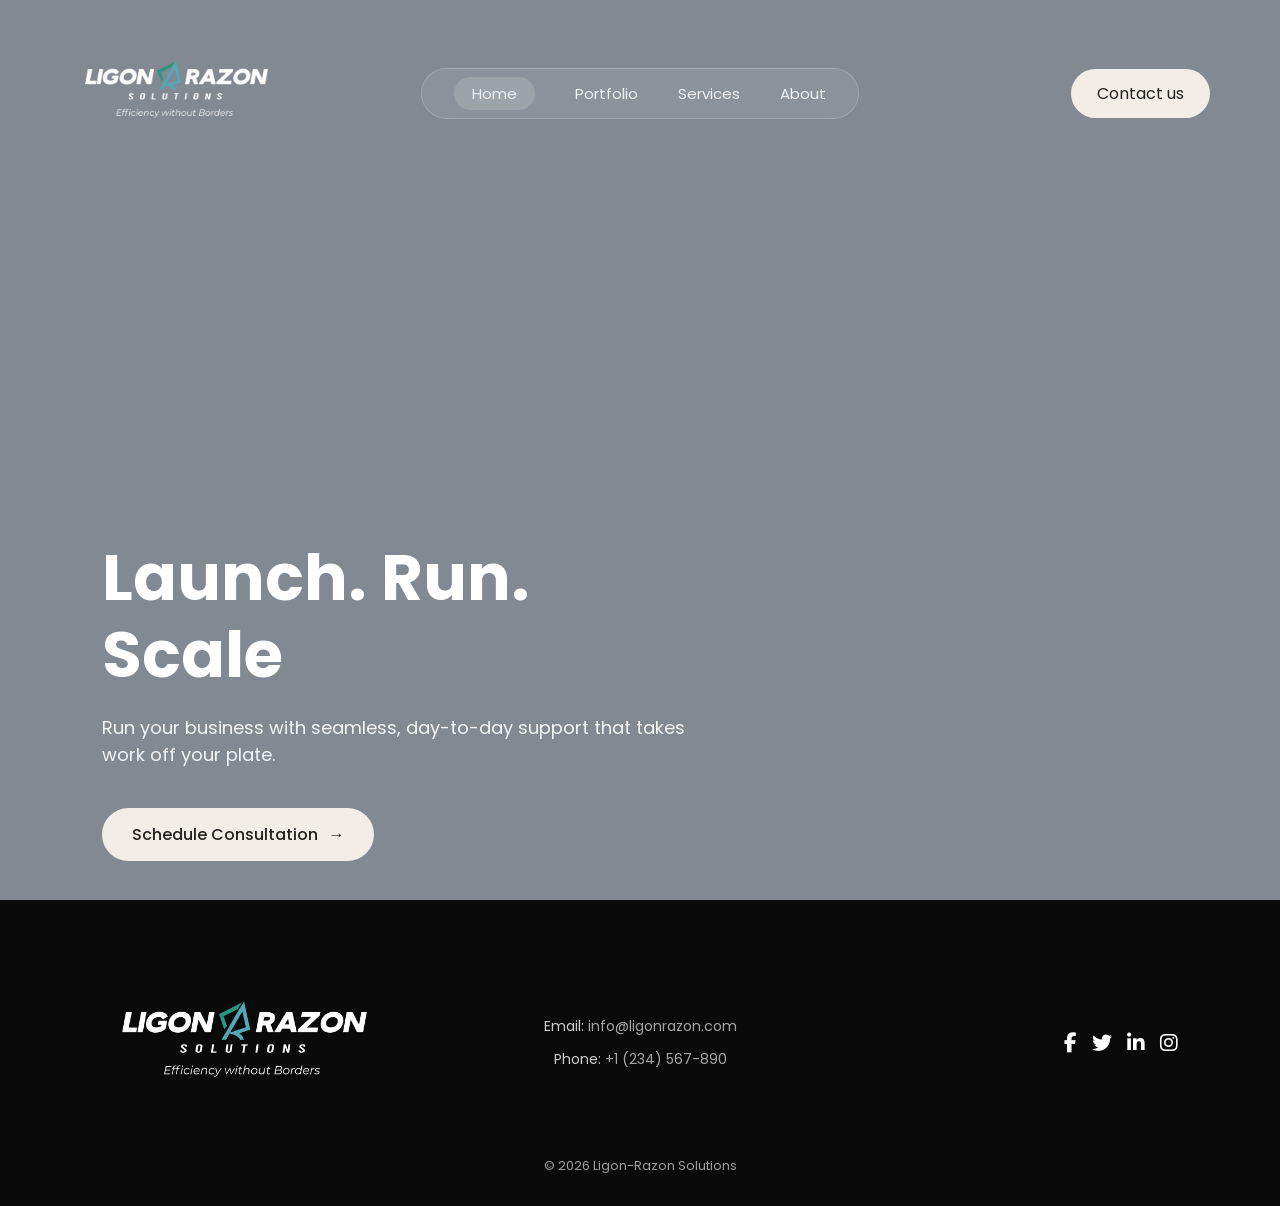
==== index.html @ 487d909f "Add files via upload" ====
<!DOCTYPE html>
<html lang="en">
<head>
  <meta charset="UTF-8">
  <meta name="viewport" content="width=device-width, initial-scale=1.0">
  <title>Ligon-Razon Solutions</title>

  <link rel="icon" type="image/png" href="images/favicon.png">
  <link rel="shortcut icon" href="images/favicon.png" type="image/png">
  <link rel="apple-touch-icon" href="images/favicon.png">

  <link rel="stylesheet" href="style.css">
  <link href="https://fonts.googleapis.com/css2?family=Poppins:wght@300;400;500;600&display=swap" rel="stylesheet">
  <link rel="stylesheet" href="https://cdnjs.cloudflare.com/ajax/libs/font-awesome/6.4.0/css/all.min.css">
</head>
<body>

  <!-- HEADER -->
  <header class="header" id="header">
    <nav class="navbar">
      <div class="logo">
        <img src="images/logo.png" alt="Ligon-Razon Solutions">
      </div>

      <div class="menu-toggle" id="menuToggle">☰</div>

      <div class="nav-container" id="navContainer">
        <ul class="nav-links">
          <li><a class="active" href="index.html">Home</a></li>
          <li><a href="portfolio.html">Portfolio</a></li>
          <li><a href="services.html">Services</a></li>
          <li><a href="about.html">About</a></li>
          <li class="mobile-contact-item">
            <a href="contact.html" class="mobile-contact-btn">Contact us</a>
          </li>
        </ul>
      </div>

      <a href="contact.html" class="contact-btn">Contact us</a>
    </nav>
  </header>

  <!-- OVERLAY -->
  <div class="nav-overlay" id="navOverlay"></div>

  <!-- HERO -->
  <section class="hero">
    <video class="hero-video" autoplay muted loop playsinline>
      <source src="images/video.mp4" type="video/mp4">
      Your browser does not support the video tag.
    </video>

    <div class="hero-overlay"></div>

    <div class="hero-content fade-up">
      <h1>Launch. Run. Scale</h1>
      <p class="description">
        Run your business with seamless, day-to-day support that takes work off your plate.
      </p>
      <a href="contact.html" class="start-btn">Schedule Consultation <span>→</span></a>
    </div>
  </section>

  <!-- FOOTER -->
  <footer class="footer">
    <div class="footer-content">
      <div class="footer-logo">
        <img src="images/logo.png" alt="Ligon-Razon Solutions">
      </div>

      <div class="footer-column footer-contact">
        <p>Email: <a href="mailto:info@ligonrazon.com">info@ligonrazon.com</a></p>
        <p>Phone: <a href="tel:+1234567890">+1 (234) 567-890</a></p>
      </div>

      <div class="footer-column footer-social">
        <a href="#" target="_blank" aria-label="Facebook"><i class="fab fa-facebook-f"></i></a>
        <a href="#" target="_blank" aria-label="Twitter"><i class="fab fa-twitter"></i></a>
        <a href="#" target="_blank" aria-label="LinkedIn"><i class="fab fa-linkedin-in"></i></a>
        <a href="#" target="_blank" aria-label="Instagram"><i class="fab fa-instagram"></i></a>
      </div>
    </div>

    <p class="footer-copyright">© 2026 Ligon-Razon Solutions</p>
  </footer>

  <!-- SCRIPT -->
  <script>
    (function () {
      const header = document.getElementById("header");
      const toggle = document.getElementById("menuToggle");
      const nav = document.getElementById("navContainer");
      const overlay = document.getElementById("navOverlay");

      function closeMenu() {
        nav.classList.remove("show");
        overlay.classList.remove("show");
        document.body.style.overflow = "";
      }

      function openMenu() {
        nav.classList.add("show");
        overlay.classList.add("show");
        document.body.style.overflow = "hidden";
      }

      window.addEventListener("scroll", () => {
        if (window.scrollY > 60) {
          header.classList.add("shrink");
        } else {
          header.classList.remove("shrink");
        }
      });

      toggle.addEventListener("click", () => {
        if (nav.classList.contains("show")) {
          closeMenu();
        } else {
          openMenu();
        }
      });

      overlay.addEventListener("click", closeMenu);

      document.querySelectorAll(".nav-links a").forEach(link => {
        link.addEventListener("click", closeMenu);
      });

      const faders = document.querySelectorAll(".fade-up");
      const observer = new IntersectionObserver(entries => {
        entries.forEach(entry => {
          if (entry.isIntersecting) {
            entry.target.classList.add("appear");
          }
        });
      });

      faders.forEach(el => observer.observe(el));
    })();
  </script>

</body>
</html>
---- style.css ----
/* ==========================
   GLOBAL
========================== */
* {
  margin: 0;
  padding: 0;
  box-sizing: border-box;
  font-family: 'Poppins', sans-serif;
}

body {
  background: #f5f5f7;
  color: #333;
  overflow-x: hidden;
  scroll-behavior: smooth;
}

/* Remove mobile tap highlight */
*,
a,
button,
div {
  -webkit-tap-highlight-color: transparent;
  -webkit-touch-callout: none;
  outline: none !important;
}

/* ==========================
   HEADER
========================== */
.header {
  position: fixed;
  top: 0;
  width: 100%;
  z-index: 1100;
  padding: 30px 70px;
  transition: 0.35s;
}

.header.shrink {
  padding: 8px 70px;
  background: rgba(0, 0, 0, 0.35);
  backdrop-filter: blur(12px);
  box-shadow: 0 5px 15px rgba(0, 0, 0, 0.2);
}

.navbar {
  display: grid;
  grid-template-columns: 1fr auto 1fr;
  align-items: center;
}

.logo img {
  height: 120px;
  transition: 0.35s;
}

.header.shrink .logo img {
  height: 80px;
}

.nav-container {
  justify-self: center;
}

/* ==========================
   NAV LINKS
========================== */
.nav-links {
  display: flex;
  gap: 40px;
  list-style: none;
  padding: 12px 32px;
  border-radius: 60px;
  background: rgba(255, 255, 255, 0.08);
  border: 1px solid rgba(255, 255, 255, 0.2);
  backdrop-filter: blur(14px);
  transition: 0.4s;
}

.nav-links a {
  text-decoration: none;
  color: white;
  font-size: 15px;
  opacity: 0.85;
  position: relative;
}

.nav-links a:hover {
  opacity: 1;
  transform: scale(1.05);
}

.nav-links .active {
  background: rgba(255, 255, 255, 0.18);
  padding: 6px 18px;
  border-radius: 30px;
}

/* ==========================
   CONTACT BUTTON
========================== */
.contact-btn {
  justify-self: end;
  background: #f2ede7;
  color: #222;
  padding: 12px 26px;
  border-radius: 30px;
  text-decoration: none;
  transition: 0.3s ease;
}

.contact-btn:hover {
  transform: translateY(-3px);
  box-shadow: 0 8px 20px rgba(0, 0, 0, 0.3);
}

/* ==========================
   MENU TOGGLE
========================== */
.menu-toggle {
  display: none;
  font-size: 30px;
  cursor: pointer;
  color: white;
  position: relative;
  z-index: 1103;
}

.nav-overlay {
  display: none;
}

.mobile-contact-item {
  display: none;
}

/* ==========================
   HERO
========================== */
.hero {
  position: relative;
  height: 100vh;
  display: flex;
  align-items: flex-start;
  justify-content: flex-start;
  padding-left: 8%;
  padding-top: 60vh;
  overflow: hidden;
}

.hero-video {
  position: absolute;
  inset: 0;
  width: 100%;
  height: 100%;
  object-fit: cover;
  z-index: -1;
  pointer-events: none;
}

.hero-overlay {
  position: absolute;
  inset: 0;
  background-color: rgba(18, 30, 48, 0.5);
  z-index: 0;
}

.hero-content {
  position: relative;
  max-width: 600px;
  z-index: 1;
}

.hero h1 {
  font-size: 64px;
  line-height: 1.2;
  margin-bottom: 20px;
  color: white;
}

.hero .description {
  font-size: 18px;
  margin-bottom: 40px;
  line-height: 1.5;
  color: rgba(255, 255, 255, 0.9);
}

.start-btn {
  background: #f2ede7;
  color: #222;
  border: none;
  padding: 14px 30px;
  border-radius: 40px;
  cursor: pointer;
  display: inline-flex;
  gap: 10px;
  font-weight: 500;
  text-decoration: none;
  transition: transform 0.3s ease, box-shadow 0.3s ease, background 0.3s ease;
}

.start-btn span {
  display: inline-block;
  transition: transform 0.3s ease;
}

.start-btn:hover {
  transform: translateY(-3px) scale(1.03);
  box-shadow: 0 8px 25px rgba(0, 0, 0, 0.3);
  background: #e8e1d8;
}

.start-btn:hover span {
  transform: translateX(5px);
}

/* ==========================
   SCROLL ANIMATION
========================== */
.fade-up {
  opacity: 0;
  transform: translateY(40px);
  transition: 1s;
}

.fade-up.appear {
  opacity: 1;
  transform: translateY(0);
}

/* ==========================
   FOOTER
========================== */
.footer {
  background: #0a0a0a;
  color: white;
  padding: 60px 8% 30px 8%;
  font-size: 15px;
  position: relative;
}

.footer-content {
  display: flex;
  align-items: center;
  justify-content: space-between;
  flex-wrap: wrap;
  margin-bottom: 30px;
}

.footer-logo img {
  height: 160px;
  width: auto;
  transition: height 0.3s ease;
}

.footer-column.footer-contact {
  position: absolute;
  left: 50%;
  transform: translateX(-50%);
  display: flex;
  flex-direction: column;
  align-items: center;
  text-align: center;
  gap: 4px;
}

.footer-contact p,
.footer-contact a {
  font-size: 14px;
  margin: 4px 0;
  opacity: 0.8;
  text-decoration: none;
  color: white;
  transition: opacity 0.3s;
}

.footer-contact a:hover {
  opacity: 1;
}

.footer-column.footer-social {
  display: flex;
  flex-direction: row;
  justify-content: flex-end;
  align-items: center;
  gap: 15px;
}

.footer-social a {
  color: white;
  font-size: 20px;
  transition: transform 0.3s ease, color 0.3s ease;
}

.footer-social a:hover {
  color: #f2ede7;
  transform: scale(1.2);
}

.footer p.footer-copyright {
  font-size: 13px;
  opacity: 0.6;
  text-align: center;
  margin-top: 20px;
}

/* ==========================
   MOBILE
========================== */
@media (max-width: 900px) {
  .header {
    padding: 15px 8%;
    z-index: 1100;
  }

  .navbar {
    display: flex;
    justify-content: space-between;
    align-items: center;
    position: relative;
  }

  .logo img {
    height: 60px;
  }

  .contact-btn {
    display: none;
  }

  .menu-toggle {
    display: block;
    font-size: 28px;
    padding: 10px;
    margin-right: -10px;
    color: white;
    position: relative;
    z-index: 1103;
  }

  .nav-overlay {
    display: block;
    position: fixed;
    inset: 0;
    background: rgba(8, 12, 18, 0.28);
    backdrop-filter: blur(12px);
    -webkit-backdrop-filter: blur(12px);
    opacity: 0;
    visibility: hidden;
    pointer-events: none;
    transition: opacity 0.3s ease, visibility 0.3s ease;
    z-index: 1000;
  }

  .nav-overlay.show {
    opacity: 1;
    visibility: visible;
    pointer-events: auto;
  }

  .nav-container {
    position: fixed;
    top: 84px;
    right: 5%;
    width: min(260px, 90vw);
    max-height: 0;
    overflow: hidden;
    padding: 0;
    opacity: 0;
    visibility: hidden;
    border-radius: 24px;
    background: rgba(12, 18, 24, 0.96);
    border: 1px solid rgba(255, 255, 255, 0.14);
    box-shadow: 0 18px 40px rgba(0, 0, 0, 0.28);
    display: flex;
    flex-direction: column;
    align-items: stretch;
    transition: max-height 0.35s ease, opacity 0.25s ease, visibility 0.25s ease, padding 0.25s ease;
    z-index: 1102;
    pointer-events: auto;
  }

  .nav-container.show {
    max-height: 520px;
    opacity: 1;
    visibility: visible;
    padding: 10px 0 12px;
  }

  .nav-links {
    flex-direction: column;
    align-items: stretch;
    gap: 0;
    margin: 0;
    padding: 0;
    width: 100%;
    background: transparent !important;
    border: none !important;
    backdrop-filter: none !important;
  }

  .nav-links li {
    width: 100%;
    text-align: center;
    opacity: 0;
    transform: translateY(-5px);
    transition: opacity 0.3s ease, transform 0.3s ease;
  }

  .nav-container.show .nav-links li {
    opacity: 1;
    transform: translateY(0);
  }

  .nav-links a {
    display: block;
    width: 100%;
    padding: 14px 18px;
    color: white;
    font-size: 16px;
    font-weight: 400;
    text-decoration: none;
    background: transparent !important;
    border-radius: 0 !important;
  }

  .nav-links a:hover {
    color: #f2ede7;
    background: rgba(255, 255, 255, 0.06) !important;
    transform: none;
  }

  .nav-links .active {
    color: #f2ede7;
    font-weight: 500;
    background: rgba(255, 255, 255, 0.08) !important;
    position: relative;
  }

  .nav-links .active::after {
    content: '';
    position: absolute;
    bottom: 8px;
    left: 50%;
    transform: translateX(-50%);
    width: 24px;
    height: 2px;
    background: #f2ede7;
    border-radius: 2px;
    opacity: 0.75;
  }

  .mobile-contact-item {
    display: block;
    padding: 10px 16px 0;
  }

  .mobile-contact-btn {
    display: block !important;
    width: 100%;
    text-align: center;
    padding: 12px 18px !important;
    border-radius: 999px !important;
    background: #52A9B9 !important;
    color: #ffffff !important;
    font-weight: 600;
    border: 1px solid rgba(255, 255, 255, 0.16);
  }

  .mobile-contact-btn:hover {
    background: #2A957D !important;
    color: #ffffff !important;
  }

  .hero {
    padding-top: 50vh;
  }

  .hero h1 {
    font-size: 42px;
  }

  .hero .description {
    font-size: 16px;
  }

  .footer-content {
    flex-direction: column;
    align-items: center;
    text-align: center;
    gap: 25px;
  }

  .footer-logo img {
    height: 100px;
  }

  .footer-column.footer-contact {
    position: static;
    transform: none;
    margin: 0;
  }

  .footer-column.footer-social {
    justify-content: center;
  }
}
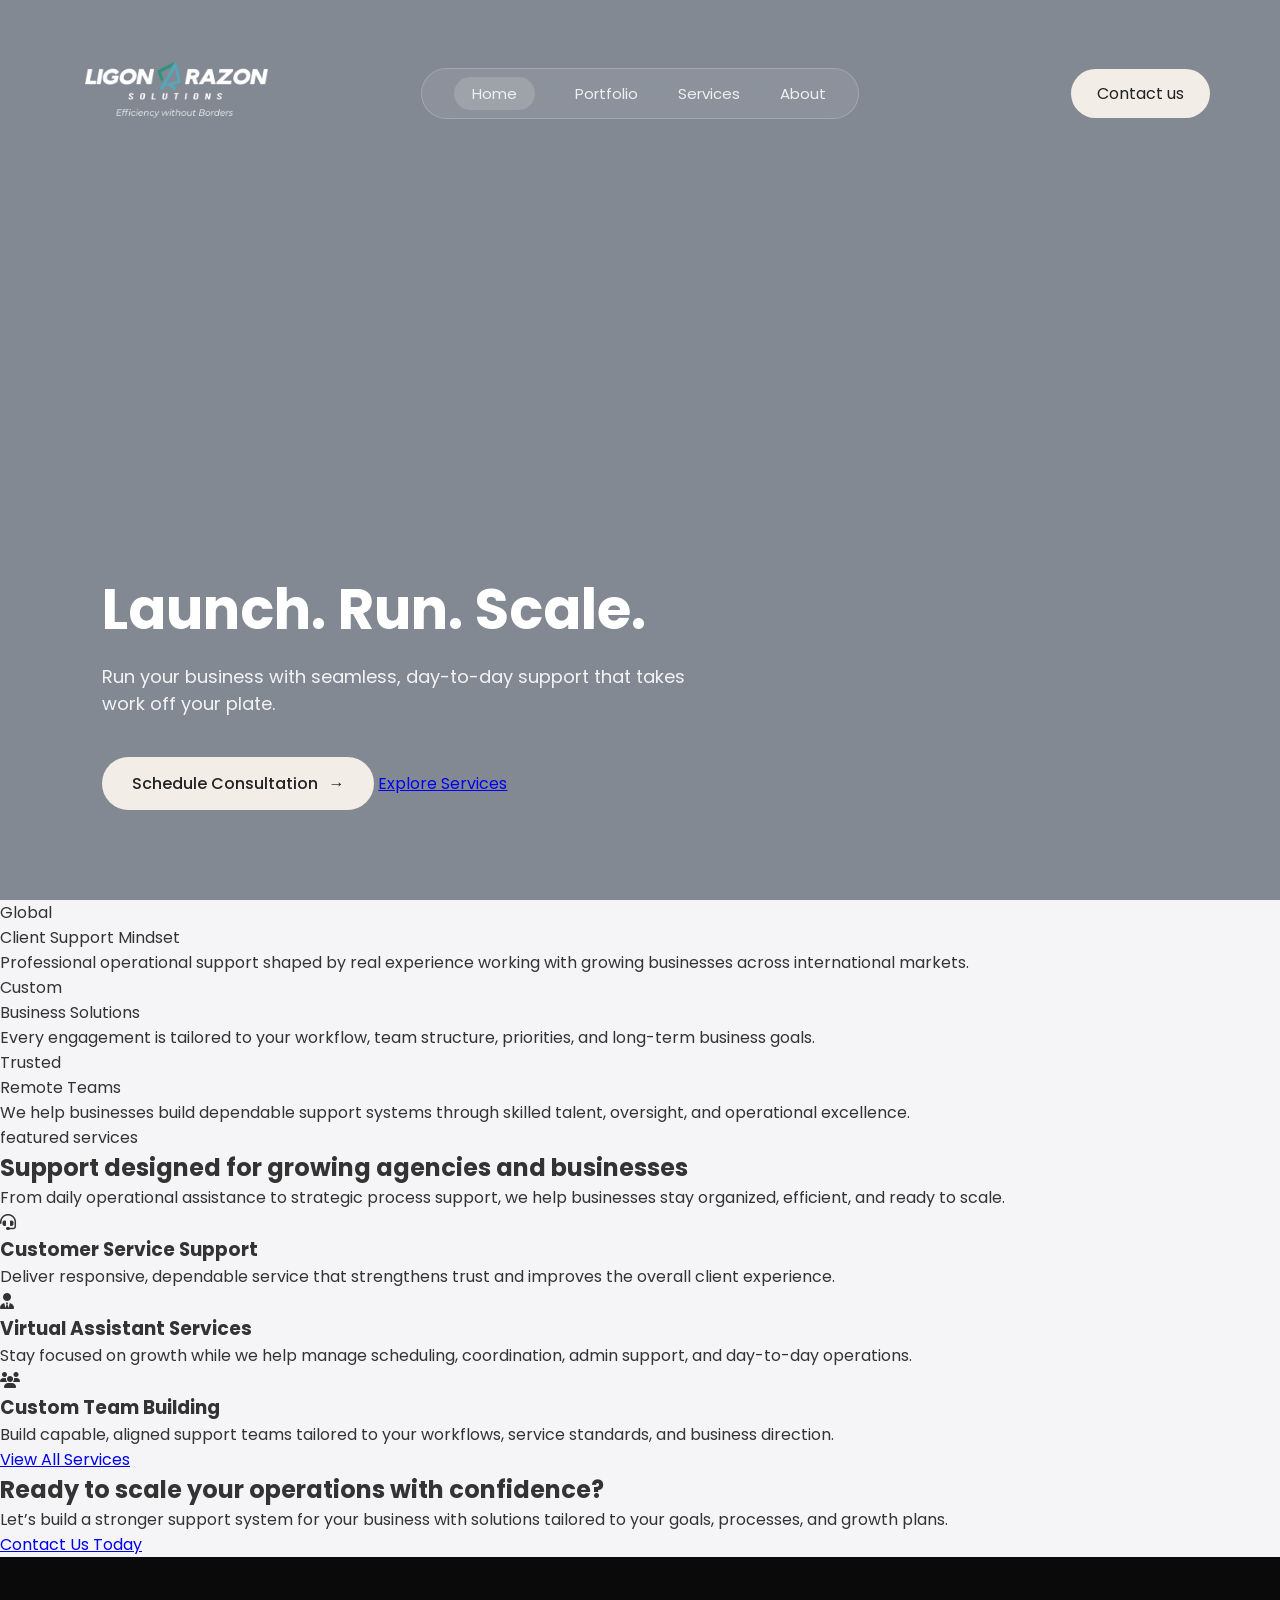
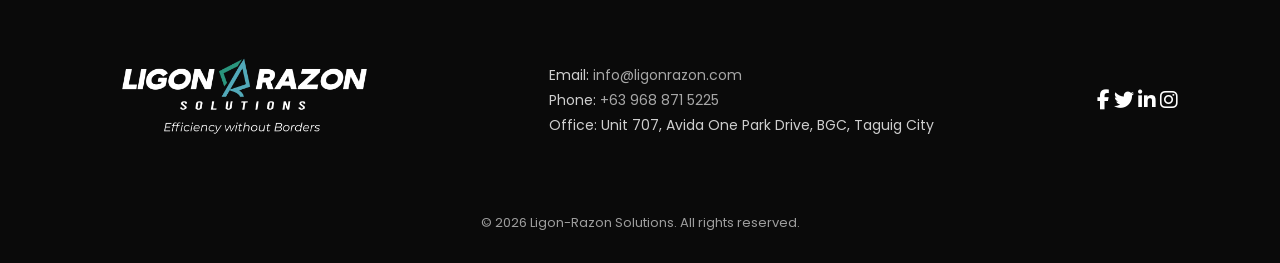
==== commit b4df1f5c: "Update index.html" ====
--- a/index.html
+++ b/index.html
@@ -9,41 +9,42 @@
   <link rel="shortcut icon" href="images/favicon.png" type="image/png">
   <link rel="apple-touch-icon" href="images/favicon.png">
 
+  <link rel="preconnect" href="https://fonts.googleapis.com">
+  <link rel="preconnect" href="https://fonts.gstatic.com" crossorigin>
   <link rel="stylesheet" href="style.css">
-  <link href="https://fonts.googleapis.com/css2?family=Poppins:wght@300;400;500;600&display=swap" rel="stylesheet">
+  <link href="https://fonts.googleapis.com/css2?family=Poppins:wght@300;400;500;600;700&display=swap" rel="stylesheet">
   <link rel="stylesheet" href="https://cdnjs.cloudflare.com/ajax/libs/font-awesome/6.4.0/css/all.min.css">
 </head>
 <body>
 
-  <!-- HEADER -->
-  <header class="header" id="header">
-    <nav class="navbar">
-      <div class="logo">
-        <img src="images/logo.png" alt="Ligon-Razon Solutions">
-      </div>
-
-      <div class="menu-toggle" id="menuToggle">☰</div>
-
-      <div class="nav-container" id="navContainer">
-        <ul class="nav-links">
-          <li><a class="active" href="index.html">Home</a></li>
-          <li><a href="portfolio.html">Portfolio</a></li>
-          <li><a href="services.html">Services</a></li>
-          <li><a href="about.html">About</a></li>
-          <li class="mobile-contact-item">
-            <a href="contact.html" class="mobile-contact-btn">Contact us</a>
-          </li>
-        </ul>
-      </div>
-
-      <a href="contact.html" class="contact-btn">Contact us</a>
-    </nav>
+  <header class="header home-header" id="header">
+    <div class="container">
+      <nav class="navbar">
+        <div class="logo">
+          <img src="images/logo.png" alt="Ligon-Razon Solutions">
+        </div>
+
+        <div class="menu-toggle" id="menuToggle">☰</div>
+
+        <div class="nav-container" id="navContainer">
+          <ul class="nav-links">
+            <li><a class="active" href="index.html">Home</a></li>
+            <li><a href="portfolio.html">Portfolio</a></li>
+            <li><a href="services.html">Services</a></li>
+            <li><a href="about.html">About</a></li>
+            <li class="mobile-contact-item">
+              <a href="contact.html" class="mobile-contact-btn">Contact us</a>
+            </li>
+          </ul>
+        </div>
+
+        <a href="contact.html" class="contact-btn">Contact us</a>
+      </nav>
+    </div>
   </header>
 
-  <!-- OVERLAY -->
   <div class="nav-overlay" id="navOverlay"></div>
 
-  <!-- HERO -->
   <section class="hero">
     <video class="hero-video" autoplay muted loop playsinline>
       <source src="images/video.mp4" type="video/mp4">
@@ -52,39 +53,120 @@
 
     <div class="hero-overlay"></div>
 
-    <div class="hero-content fade-up">
-      <h1>Launch. Run. Scale</h1>
-      <p class="description">
-        Run your business with seamless, day-to-day support that takes work off your plate.
-      </p>
-      <a href="contact.html" class="start-btn">Schedule Consultation <span>→</span></a>
+    <div class="container">
+      <div class="hero-content fade-up">
+
+        <h1>Launch. Run. Scale.</h1>
+
+        <p class="description">
+          Run your business with seamless, day-to-day support that takes work off your plate.
+        </p>
+
+        <div class="hero-actions">
+          <a href="contact.html" class="start-btn">Schedule Consultation <span>→</span></a>
+          <a href="services.html" class="secondary-btn">Explore Services</a>
+        </div>
+      </div>
     </div>
   </section>
 
-  <!-- FOOTER -->
+  <main class="page-shell">
+    <section class="stats-section">
+      <div class="container">
+        <div class="stats-grid">
+          <div class="stat-card glass-card fade-up">
+            <div class="stat-number">Global</div>
+            <div class="stat-title">Client Support Mindset</div>
+            <p>Professional operational support shaped by real experience working with growing businesses across international markets.</p>
+          </div>
+
+          <div class="stat-card glass-card fade-up">
+            <div class="stat-number">Custom</div>
+            <div class="stat-title">Business Solutions</div>
+            <p>Every engagement is tailored to your workflow, team structure, priorities, and long-term business goals.</p>
+          </div>
+
+          <div class="stat-card glass-card fade-up">
+            <div class="stat-number">Trusted</div>
+            <div class="stat-title">Remote Teams</div>
+            <p>We help businesses build dependable support systems through skilled talent, oversight, and operational excellence.</p>
+          </div>
+        </div>
+      </div>
+    </section>
+
+    <section class="section-space">
+      <div class="container">
+        <div class="section-intro fade-up">
+          <span class="eyebrow">featured services</span>
+          <h2>Support designed for <span>growing agencies and businesses</span></h2>
+          <p>From daily operational assistance to strategic process support, we help businesses stay organized, efficient, and ready to scale.</p>
+        </div>
+
+        <div class="home-services-grid">
+          <div class="home-service-card glass-card fade-up">
+            <div class="home-service-icon"><i class="fas fa-headset"></i></div>
+            <h3>Customer Service Support</h3>
+            <p>Deliver responsive, dependable service that strengthens trust and improves the overall client experience.</p>
+          </div>
+
+          <div class="home-service-card glass-card fade-up">
+            <div class="home-service-icon"><i class="fas fa-user-tie"></i></div>
+            <h3>Virtual Assistant Services</h3>
+            <p>Stay focused on growth while we help manage scheduling, coordination, admin support, and day-to-day operations.</p>
+          </div>
+
+          <div class="home-service-card glass-card fade-up">
+            <div class="home-service-icon"><i class="fas fa-users"></i></div>
+            <h3>Custom Team Building</h3>
+            <p>Build capable, aligned support teams tailored to your workflows, service standards, and business direction.</p>
+          </div>
+        </div>
+
+        <div class="section-actions fade-up">
+          <a href="services.html" class="cta-btn">View All Services</a>
+        </div>
+      </div>
+    </section>
+
+    <section class="cta-section">
+      <div class="container">
+        <div class="cta-card glass-card fade-up">
+          <h2>Ready to scale your operations with confidence?</h2>
+          <p>Let’s build a stronger support system for your business with solutions tailored to your goals, processes, and growth plans.</p>
+          <div class="cta-actions">
+            <a href="contact.html" class="cta-btn">Contact Us Today</a>
+          </div>
+        </div>
+      </div>
+    </section>
+  </main>
+
   <footer class="footer">
-    <div class="footer-content">
-      <div class="footer-logo">
-        <img src="images/logo.png" alt="Ligon-Razon Solutions">
-      </div>
-
-      <div class="footer-column footer-contact">
-        <p>Email: <a href="mailto:info@ligonrazon.com">info@ligonrazon.com</a></p>
-        <p>Phone: <a href="tel:+1234567890">+1 (234) 567-890</a></p>
-      </div>
-
-      <div class="footer-column footer-social">
-        <a href="#" target="_blank" aria-label="Facebook"><i class="fab fa-facebook-f"></i></a>
-        <a href="#" target="_blank" aria-label="Twitter"><i class="fab fa-twitter"></i></a>
-        <a href="#" target="_blank" aria-label="LinkedIn"><i class="fab fa-linkedin-in"></i></a>
-        <a href="#" target="_blank" aria-label="Instagram"><i class="fab fa-instagram"></i></a>
-      </div>
+    <div class="container">
+      <div class="footer-content">
+        <div class="footer-logo">
+          <img src="images/logo.png" alt="Ligon-Razon Solutions">
+        </div>
+
+        <div class="footer-contact">
+          <p>Email: <a href="mailto:info@ligonrazon.com">info@ligonrazon.com</a></p>
+          <p>Phone: <a href="tel:+639688715225">+63 968 871 5225</a></p>
+          <p>Office: Unit 707, Avida One Park Drive, BGC, Taguig City</p>
+        </div>
+
+        <div class="footer-social">
+          <a href="#" target="_blank" aria-label="Facebook"><i class="fab fa-facebook-f"></i></a>
+          <a href="#" target="_blank" aria-label="Twitter"><i class="fab fa-twitter"></i></a>
+          <a href="#" target="_blank" aria-label="LinkedIn"><i class="fab fa-linkedin-in"></i></a>
+          <a href="#" target="_blank" aria-label="Instagram"><i class="fab fa-instagram"></i></a>
+        </div>
+      </div>
+
+      <p class="footer-copyright">© 2026 Ligon-Razon Solutions. All rights reserved.</p>
     </div>
-
-    <p class="footer-copyright">© 2026 Ligon-Razon Solutions</p>
   </footer>
 
-  <!-- SCRIPT -->
   <script>
     (function () {
       const header = document.getElementById("header");
@@ -104,13 +186,16 @@
         document.body.style.overflow = "hidden";
       }
 
-      window.addEventListener("scroll", () => {
-        if (window.scrollY > 60) {
+      function handleHeaderScroll() {
+        if (window.scrollY > 40) {
           header.classList.add("shrink");
         } else {
           header.classList.remove("shrink");
         }
-      });
+      }
+
+      handleHeaderScroll();
+      window.addEventListener("scroll", handleHeaderScroll);
 
       toggle.addEventListener("click", () => {
         if (nav.classList.contains("show")) {
@@ -133,11 +218,11 @@
             entry.target.classList.add("appear");
           }
         });
-      });
+      }, { threshold: 0.15 });
 
       faders.forEach(el => observer.observe(el));
     })();
   </script>
 
 </body>
-</html>+</html>
--- a/style.css
+++ b/style.css
@@ -33,14 +33,27 @@
   top: 0;
   width: 100%;
   z-index: 1100;
-  padding: 30px 70px;
-  transition: 0.35s;
-}
-
-.header.shrink {
   padding: 8px 70px;
   background: rgba(0, 0, 0, 0.35);
   backdrop-filter: blur(12px);
+  -webkit-backdrop-filter: blur(12px);
+  box-shadow: 0 5px 15px rgba(0, 0, 0, 0.2);
+  transition: padding 0.35s ease, background 0.35s ease, box-shadow 0.35s ease, backdrop-filter 0.35s ease;
+}
+
+.header.home-header {
+  padding: 30px 70px;
+  background: transparent;
+  backdrop-filter: none;
+  -webkit-backdrop-filter: none;
+  box-shadow: none;
+}
+
+.header.home-header.shrink {
+  padding: 8px 70px;
+  background: rgba(0, 0, 0, 0.35);
+  backdrop-filter: blur(12px);
+  -webkit-backdrop-filter: blur(12px);
   box-shadow: 0 5px 15px rgba(0, 0, 0, 0.2);
 }
 
@@ -51,11 +64,15 @@
 }
 
 .logo img {
+  height: 80px;
+  transition: height 0.35s ease;
+}
+
+.header.home-header .logo img {
   height: 120px;
-  transition: 0.35s;
-}
-
-.header.shrink .logo img {
+}
+
+.header.home-header.shrink .logo img {
   height: 80px;
 }
 
@@ -140,12 +157,14 @@
 ========================== */
 .hero {
   position: relative;
-  height: 100vh;
+  min-height: 100vh;
   display: flex;
-  align-items: flex-start;
+  align-items: flex-end;
   justify-content: flex-start;
   padding-left: 8%;
-  padding-top: 60vh;
+  padding-right: 8%;
+  padding-top: 180px;
+  padding-bottom: 110px;
   overflow: hidden;
 }
 
@@ -306,12 +325,47 @@
 }
 
 /* ==========================
+   RESPONSIVE HERO
+========================== */
+@media (max-width: 1280px) {
+  .hero {
+    padding-top: 160px;
+    padding-bottom: 90px;
+  }
+
+  .hero h1 {
+    font-size: 56px;
+  }
+}
+
+@media (max-width: 1100px) {
+  .hero {
+    padding-top: 145px;
+    padding-bottom: 80px;
+  }
+
+  .hero h1 {
+    font-size: 50px;
+  }
+
+  .hero .description {
+    font-size: 17px;
+    margin-bottom: 32px;
+  }
+}
+
+/* ==========================
    MOBILE
 ========================== */
 @media (max-width: 900px) {
-  .header {
-    padding: 15px 8%;
-    z-index: 1100;
+  .header,
+  .header.home-header,
+  .header.home-header.shrink {
+    padding: 8px 8%;
+    background: rgba(0, 0, 0, 0.35);
+    backdrop-filter: blur(12px);
+    -webkit-backdrop-filter: blur(12px);
+    box-shadow: 0 5px 15px rgba(0, 0, 0, 0.2);
   }
 
   .navbar {
@@ -321,7 +375,9 @@
     position: relative;
   }
 
-  .logo img {
+  .logo img,
+  .header.home-header .logo img,
+  .header.home-header.shrink .logo img {
     height: 60px;
   }
 
@@ -474,7 +530,10 @@
   }
 
   .hero {
-    padding-top: 50vh;
+    min-height: 100vh;
+    padding-top: 130px;
+    padding-bottom: 70px;
+    align-items: flex-end;
   }
 
   .hero h1 {
@@ -505,4 +564,4 @@
   .footer-column.footer-social {
     justify-content: center;
   }
-}+}
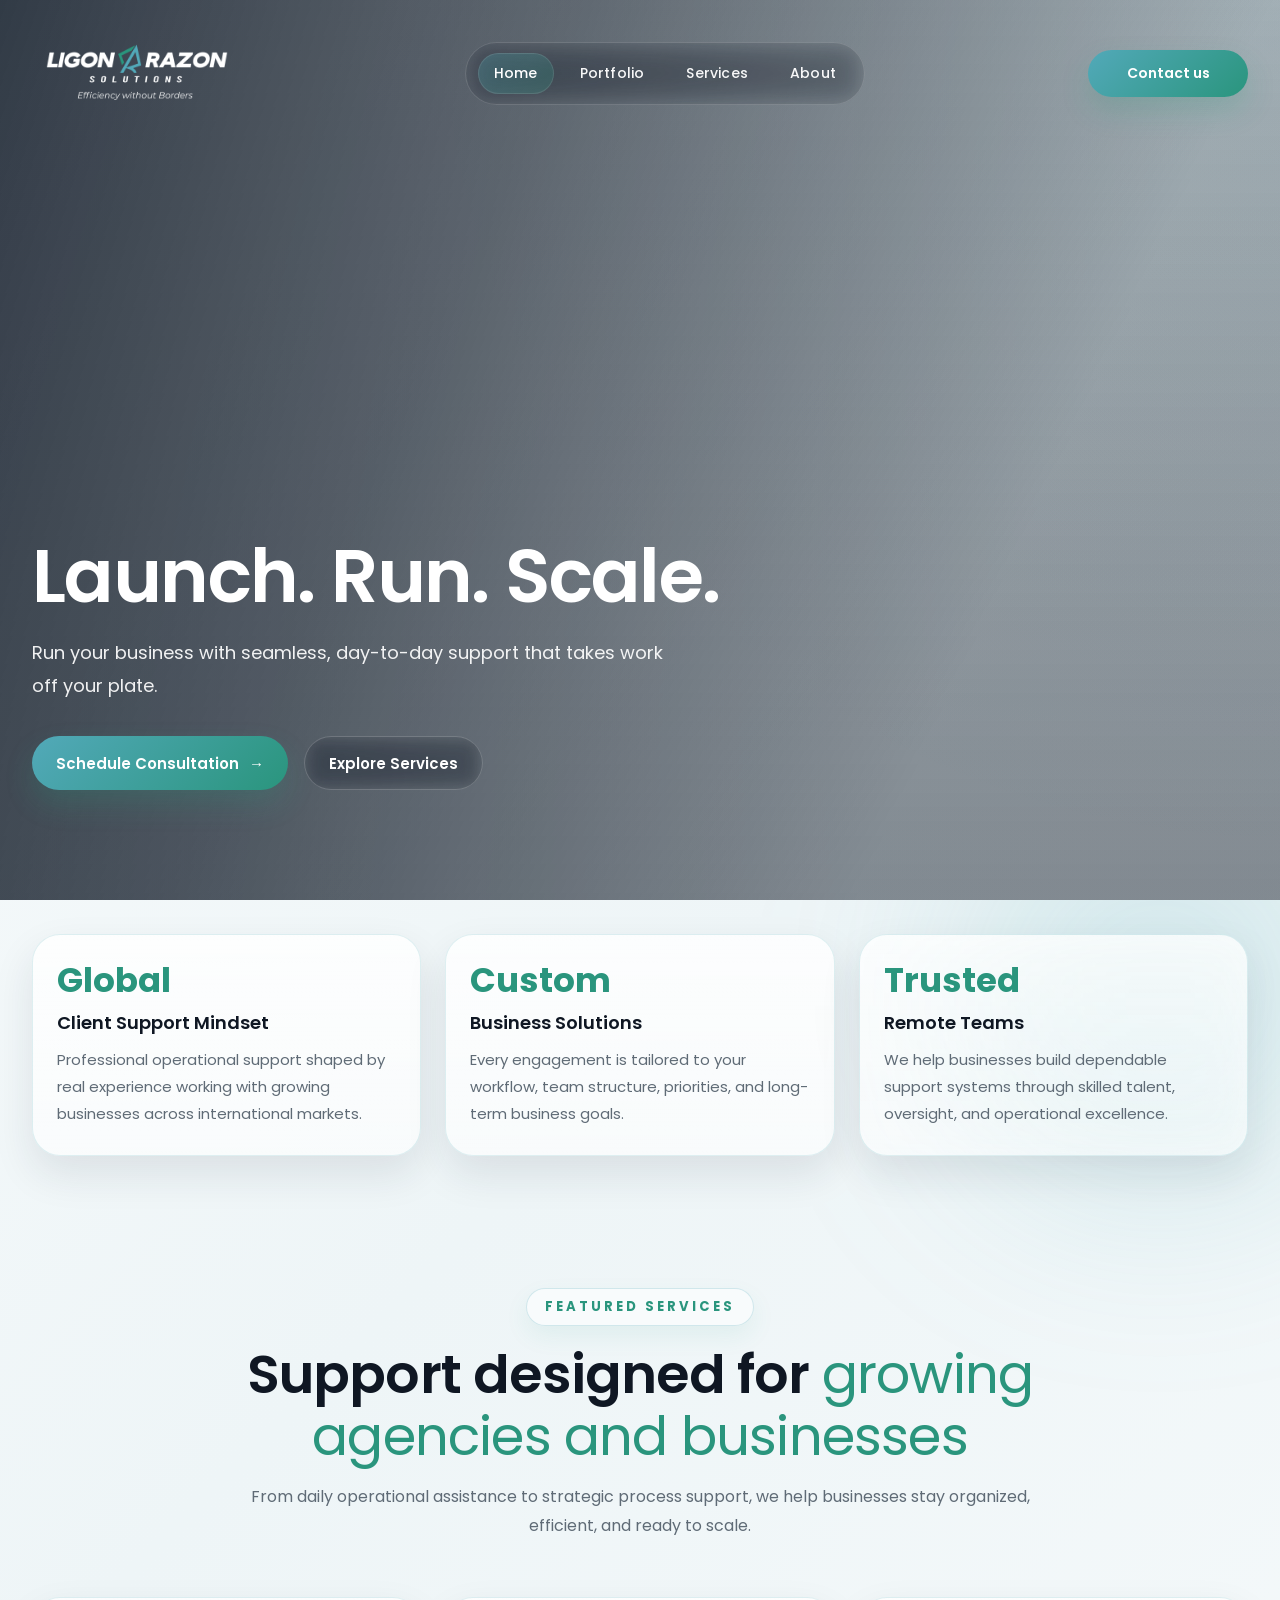
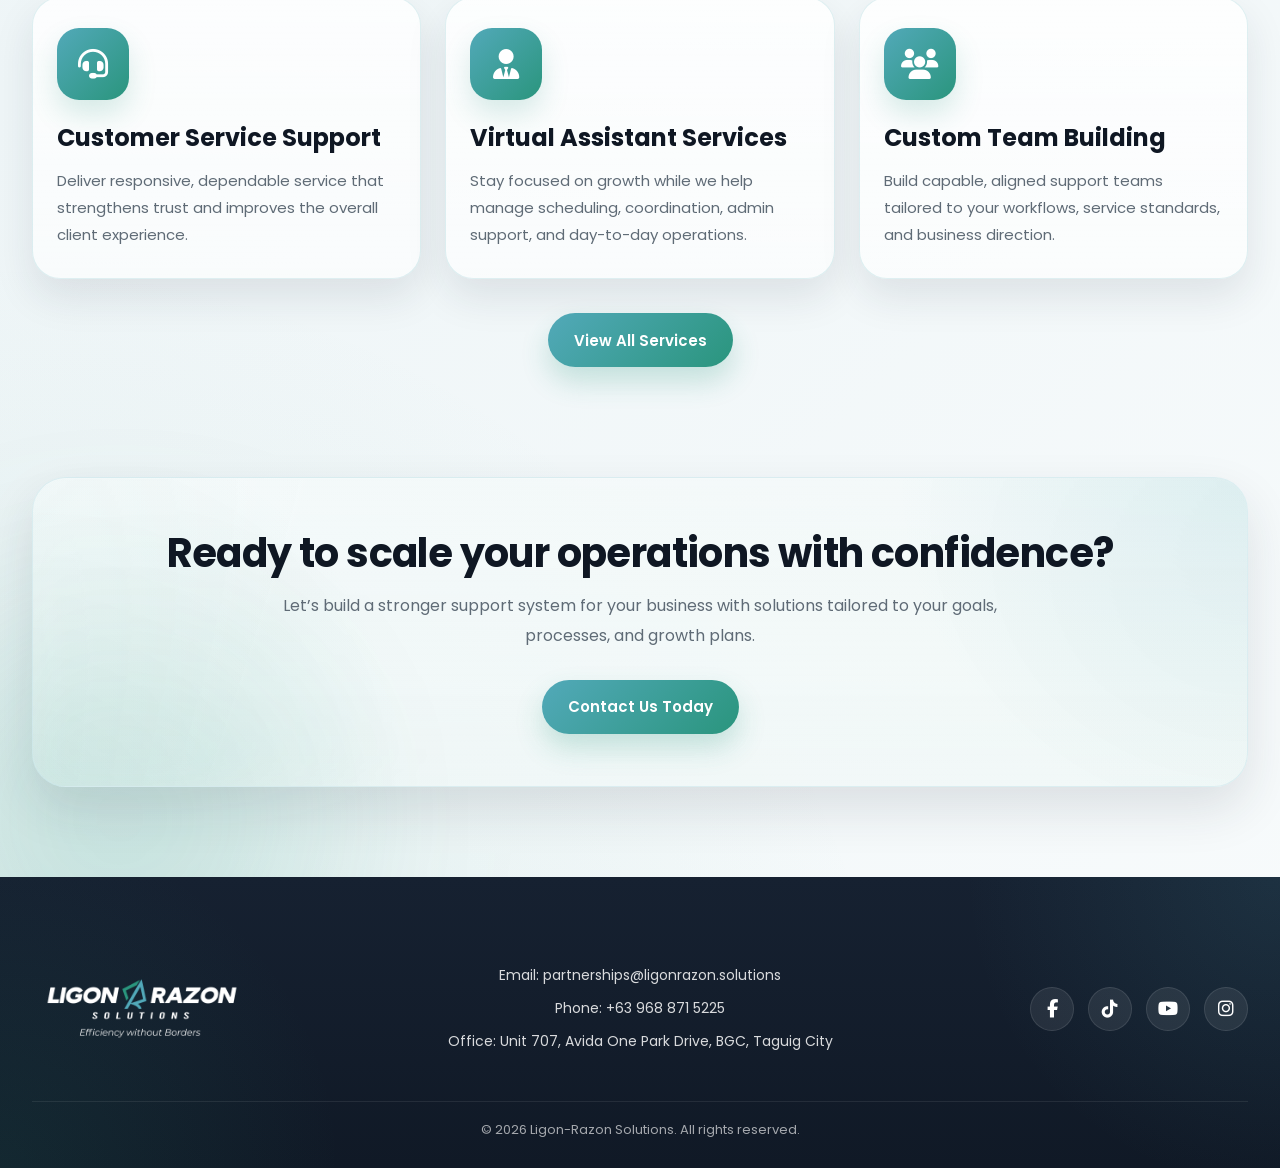
==== commit 6bb4ec04: "Update index.html" ====
--- a/index.html
+++ b/index.html
@@ -150,17 +150,17 @@
         </div>
 
         <div class="footer-contact">
-          <p>Email: <a href="mailto:info@ligonrazon.com">info@ligonrazon.com</a></p>
+          <p>Email: <a href="mailto:partnerships@ligonrazon.solutions">partnerships@ligonrazon.solutions</a></p>
           <p>Phone: <a href="tel:+639688715225">+63 968 871 5225</a></p>
           <p>Office: Unit 707, Avida One Park Drive, BGC, Taguig City</p>
         </div>
 
         <div class="footer-social">
-          <a href="#" target="_blank" aria-label="Facebook"><i class="fab fa-facebook-f"></i></a>
-          <a href="#" target="_blank" aria-label="Twitter"><i class="fab fa-twitter"></i></a>
-          <a href="#" target="_blank" aria-label="LinkedIn"><i class="fab fa-linkedin-in"></i></a>
-          <a href="#" target="_blank" aria-label="Instagram"><i class="fab fa-instagram"></i></a>
-        </div>
+        <a href="https://www.facebook.com/ligonrazon.solutions" target="_blank" aria-label="Facebook"><i class="fab fa-facebook-f"></i></a>
+        <a href="https://www.tiktok.com/@ligonrazon.solutions?" target="_blank" aria-label="TikTok"><i class="fab fa-tiktok"></i></a>
+        <a href="https://www.youtube.com/@TheVirtualBreakroom" target="_blank" aria-label="YouTube"><i class="fab fa-youtube"></i></a>
+        <a href="https://www.instagram.com/ligonrazon.solutions" target="_blank" aria-label="Instagram"><i class="fab fa-instagram"></i></a>
+      </div>
       </div>
 
       <p class="footer-copyright">© 2026 Ligon-Razon Solutions. All rights reserved.</p>
--- a/style.css
+++ b/style.css
@@ -1,6 +1,30 @@
 /* ==========================
-   GLOBAL
+   ROOT / GLOBAL
 ========================== */
+:root {
+  --bg-main: #f5f8fa;
+  --bg-soft: #edf5f7;
+  --text-main: #1f2937;
+  --text-soft: #5f6b76;
+  --white: #ffffff;
+
+  --brand-dark: #222b3c;
+  --brand-green: #2a957d;
+  --brand-teal: #52a9b9;
+  --brand-light: #f2ede7;
+
+  --glass-border: rgba(82, 169, 185, 0.18);
+  --glass-shadow: 0 18px 40px rgba(34, 43, 60, 0.10);
+
+  --radius-xl: 32px;
+  --radius-lg: 24px;
+  --radius-md: 18px;
+  --radius-pill: 999px;
+
+  --container: 1240px;
+  --transition: 0.32s ease;
+}
+
 * {
   margin: 0;
   padding: 0;
@@ -8,14 +32,27 @@
   font-family: 'Poppins', sans-serif;
 }
 
+html {
+  scroll-behavior: smooth;
+}
+
 body {
-  background: #f5f5f7;
-  color: #333;
+  background:
+    radial-gradient(circle at top right, rgba(82, 169, 185, 0.10), transparent 28%),
+    radial-gradient(circle at bottom left, rgba(42, 149, 125, 0.10), transparent 30%),
+    linear-gradient(135deg, #f8fbfc 0%, #eef5f7 42%, #f8fbfc 100%);
+  color: var(--text-main);
   overflow-x: hidden;
-  scroll-behavior: smooth;
-}
-
-/* Remove mobile tap highlight */
+  min-height: 100vh;
+  opacity: 0;
+  animation: pageFade 0.7s ease forwards;
+}
+
+@keyframes pageFade {
+  from { opacity: 0; }
+  to { opacity: 1; }
+}
+
 *,
 a,
 button,
@@ -25,131 +62,465 @@
   outline: none !important;
 }
 
+img {
+  max-width: 100%;
+  display: block;
+}
+
+a {
+  color: inherit;
+}
+
+button,
+input,
+textarea {
+  font: inherit;
+}
+
+.page-shell {
+  position: relative;
+  overflow: hidden;
+}
+
+.page-shell::before,
+.page-shell::after {
+  content: "";
+  position: absolute;
+  border-radius: 50%;
+  filter: blur(100px);
+  pointer-events: none;
+  z-index: 0;
+}
+
+.page-shell::before {
+  width: 420px;
+  height: 420px;
+  top: -120px;
+  right: -90px;
+  background: rgba(82, 169, 185, 0.18);
+}
+
+.page-shell::after {
+  width: 400px;
+  height: 400px;
+  bottom: -140px;
+  left: -80px;
+  background: rgba(42, 149, 125, 0.16);
+}
+
+.container {
+  width: min(var(--container), calc(100% - 64px));
+  margin: 0 auto;
+  position: relative;
+  z-index: 2;
+}
+
+.section-space {
+  padding: 132px 0 110px;
+}
+
+.glass-card,
+.glass-block {
+  background: linear-gradient(180deg, rgba(255, 255, 255, 0.82), rgba(255, 255, 255, 0.62));
+  border: 1px solid var(--glass-border);
+  backdrop-filter: blur(18px);
+  -webkit-backdrop-filter: blur(18px);
+  box-shadow: var(--glass-shadow);
+}
+
+.fade-up {
+  opacity: 0;
+  transform: translateY(36px);
+  transition: opacity 0.8s ease, transform 0.8s ease;
+}
+
+.fade-up.appear {
+  opacity: 1;
+  transform: translateY(0);
+}
+
 /* ==========================
    HEADER
 ========================== */
 .header {
-  position: fixed;
+  position: fixed !important;
   top: 0;
+  left: 0;
   width: 100%;
-  z-index: 1100;
-  padding: 8px 70px;
-  background: rgba(0, 0, 0, 0.35);
+  z-index: 99999;
+  padding: 14px 0;
+  transition: padding var(--transition), background var(--transition), box-shadow var(--transition);
+  transform: translateZ(0);
+  backface-visibility: hidden;
+}
+
+.header::before {
+  content: "";
+  position: absolute;
+  inset: 0;
+  background: rgba(10, 16, 24, 0.82);
+  backdrop-filter: blur(18px);
+  -webkit-backdrop-filter: blur(18px);
+  box-shadow: 0 10px 30px rgba(0, 0, 0, 0.22);
+  opacity: 1;
+  transition: opacity var(--transition), background var(--transition), box-shadow var(--transition), backdrop-filter var(--transition);
+  transform: translateZ(0);
+  will-change: opacity, backdrop-filter;
+  backface-visibility: hidden;
+}
+
+.header.home-header::before {
+  opacity: 0;
+  background: transparent;
+  box-shadow: none;
+  backdrop-filter: none;
+  -webkit-backdrop-filter: none;
+}
+
+.header.home-header.shrink::before {
+  opacity: 1;
+  background: rgba(10, 16, 24, 0.78);
+  box-shadow: 0 10px 30px rgba(0, 0, 0, 0.24);
+  backdrop-filter: blur(18px);
+  -webkit-backdrop-filter: blur(18px);
+}
+
+.header.inner-header::before {
+  opacity: 1;
+  background: rgba(10, 16, 24, 0.78);
+  box-shadow: 0 10px 30px rgba(0, 0, 0, 0.24);
+  backdrop-filter: blur(18px);
+  -webkit-backdrop-filter: blur(18px);
+}
+
+.header .container {
+  position: relative;
+  z-index: 2;
+}
+
+.navbar {
+  display: grid;
+  grid-template-columns: auto 1fr auto;
+  align-items: center;
+  gap: 24px;
+}
+
+.logo {
+  display: flex;
+  align-items: center;
+}
+
+.logo img {
+  height: 78px;
+  width: auto;
+  transition: height var(--transition), transform var(--transition), filter var(--transition);
+}
+
+.logo img:hover {
+  transform: scale(1.03);
+  filter: brightness(1.03);
+}
+
+.header.home-header .logo img {
+  height: 118px;
+}
+
+.header.home-header.shrink .logo img,
+.header.inner-header .logo img {
+  height: 78px;
+}
+
+.nav-container {
+  display: flex;
+  justify-content: center;
+}
+
+.nav-links {
+  list-style: none;
+  display: flex;
+  align-items: center;
+  gap: 10px;
+  padding: 10px 12px;
+  border-radius: var(--radius-pill);
+  background: rgba(255, 255, 255, 0.10);
+  border: 1px solid rgba(255, 255, 255, 0.14);
+  backdrop-filter: blur(14px);
+  -webkit-backdrop-filter: blur(14px);
+  transform: translateZ(0);
+  backface-visibility: hidden;
+}
+
+.nav-links li:not(.mobile-contact-item) {
+  display: flex;
+  align-items: center;
+}
+
+.nav-links a {
+  text-decoration: none;
+  color: rgba(255, 255, 255, 0.96);
+  font-size: 14px;
+  font-weight: 500;
+  letter-spacing: 0.2px;
+  padding: 10px 16px;
+  border-radius: var(--radius-pill);
+  transition: background var(--transition), color var(--transition), transform var(--transition), opacity var(--transition);
+}
+
+.nav-links a:hover {
+  background: rgba(255, 255, 255, 0.10);
+  transform: translateY(-1px);
+}
+
+.nav-links a.active {
+  background: linear-gradient(135deg, rgba(82, 169, 185, 0.28), rgba(42, 149, 125, 0.24));
+  color: var(--white);
+  box-shadow: inset 0 0 0 1px rgba(255,255,255,0.10);
+}
+
+.contact-btn {
+  justify-self: end;
+  display: inline-flex;
+  align-items: center;
+  justify-content: center;
+  gap: 10px;
+  text-decoration: none;
+  border-radius: var(--radius-pill);
+  padding: 13px 22px;
+  min-width: 160px;
+  background: linear-gradient(135deg, var(--brand-teal), var(--brand-green));
+  color: var(--white);
+  font-size: 14px;
+  font-weight: 600;
+  box-shadow: 0 14px 28px rgba(42, 149, 125, 0.22);
+  transition: transform var(--transition), box-shadow var(--transition), opacity var(--transition);
+}
+
+.contact-btn:hover {
+  transform: translateY(-2px);
+  box-shadow: 0 18px 34px rgba(42, 149, 125, 0.28);
+}
+
+.menu-toggle {
+  display: none;
+  color: var(--white);
+  font-size: 29px;
+  line-height: 1;
+  cursor: pointer;
+  user-select: none;
+  z-index: 1301;
+}
+
+.nav-overlay {
+  display: none;
+}
+
+.mobile-contact-item {
+  display: none;
+}
+
+/* ==========================
+   FOOTER
+========================== */
+.footer {
+  position: relative;
+  background: linear-gradient(180deg, #162131 0%, #101926 100%);
+  color: var(--white);
+  padding: 70px 0 28px;
+  overflow: hidden;
+}
+
+.footer::before {
+  content: "";
+  position: absolute;
+  inset: 0;
+  background:
+    radial-gradient(circle at top right, rgba(82, 169, 185, 0.12), transparent 24%),
+    radial-gradient(circle at bottom left, rgba(42, 149, 125, 0.12), transparent 26%);
+  pointer-events: none;
+}
+
+.footer .container {
+  position: relative;
+  z-index: 1;
+}
+
+.footer-content {
+  position: relative;
+  display: flex;
+  align-items: center;
+  justify-content: space-between;
+  min-height: 124px;
+  margin-bottom: 30px;
+}
+
+.footer-logo {
+  display: flex;
+  align-items: center;
+  z-index: 1;
+}
+
+.footer-logo img {
+  height: 124px;
+  width: auto;
+}
+
+.footer-contact {
+  position: absolute;
+  left: 50%;
+  transform: translateX(-50%);
+  display: flex;
+  flex-direction: column;
+  gap: 8px;
+  align-items: center;
+  text-align: center;
+  width: max-content;
+  max-width: 90%;
+}
+
+.footer-contact p,
+.footer-contact a {
+  font-size: 14px;
+  line-height: 1.8;
+  color: rgba(255,255,255,0.84);
+  text-decoration: none;
+}
+
+.footer-contact a:hover {
+  color: var(--white);
+}
+
+.footer-social {
+  display: flex;
+  align-items: center;
+  justify-content: flex-end;
+  gap: 14px;
+  z-index: 1;
+}
+
+.footer-social a {
+  width: 44px;
+  height: 44px;
+  border-radius: 50%;
+  display: inline-flex;
+  align-items: center;
+  justify-content: center;
+  color: var(--white);
+  font-size: 18px;
+  text-decoration: none;
+  background: rgba(255,255,255,0.08);
+  border: 1px solid rgba(255,255,255,0.10);
+  transition: transform var(--transition), background var(--transition), border-color var(--transition);
+}
+
+.footer-social a:hover {
+  transform: translateY(-2px);
+  background: rgba(82, 169, 185, 0.18);
+  border-color: rgba(82, 169, 185, 0.30);
+}
+
+.footer-copyright {
+  text-align: center;
+  font-size: 13px;
+  color: rgba(255,255,255,0.62);
+  border-top: 1px solid rgba(255,255,255,0.08);
+  padding-top: 18px;
+}
+
+@media (max-width: 1200px) {
+  .footer-content {
+    flex-direction: column;
+    justify-content: center;
+    gap: 24px;
+    min-height: auto;
+  }
+
+  .footer-contact {
+    position: static;
+    left: auto;
+    transform: none;
+    width: 100%;
+    max-width: 100%;
+  }
+
+  .footer-social {
+    justify-content: center;
+  }
+}
+
+@media (max-width: 900px) {
+  .footer-content {
+    text-align: center;
+  }
+
+  .footer-logo,
+  .footer-social {
+    justify-content: center;
+  }
+
+  .footer-contact {
+    align-items: center;
+    text-align: center;
+  }
+}
+
+@media (max-width: 700px) {
+  .footer-logo img {
+    height: 100px;
+  }
+}
+
+/* ==========================
+   PAGE INTRO
+========================== */
+.page-intro,
+.section-intro {
+  text-align: center;
+  margin-bottom: 56px;
+  position: relative;
+  z-index: 2;
+}
+
+.eyebrow {
+  display: inline-block;
+  margin-bottom: 18px;
+  padding: 8px 18px;
+  border-radius: var(--radius-pill);
+  font-size: 0.82rem;
+  font-weight: 700;
+  text-transform: uppercase;
+  letter-spacing: 3px;
+  color: var(--brand-green);
+  background: rgba(255, 255, 255, 0.56);
+  border: 1px solid rgba(82, 169, 185, 0.24);
   backdrop-filter: blur(12px);
   -webkit-backdrop-filter: blur(12px);
-  box-shadow: 0 5px 15px rgba(0, 0, 0, 0.2);
-  transition: padding 0.35s ease, background 0.35s ease, box-shadow 0.35s ease, backdrop-filter 0.35s ease;
-}
-
-.header.home-header {
-  padding: 30px 70px;
-  background: transparent;
-  backdrop-filter: none;
-  -webkit-backdrop-filter: none;
-  box-shadow: none;
-}
-
-.header.home-header.shrink {
-  padding: 8px 70px;
-  background: rgba(0, 0, 0, 0.35);
-  backdrop-filter: blur(12px);
-  -webkit-backdrop-filter: blur(12px);
-  box-shadow: 0 5px 15px rgba(0, 0, 0, 0.2);
-}
-
-.navbar {
-  display: grid;
-  grid-template-columns: 1fr auto 1fr;
-  align-items: center;
-}
-
-.logo img {
-  height: 80px;
-  transition: height 0.35s ease;
-}
-
-.header.home-header .logo img {
-  height: 120px;
-}
-
-.header.home-header.shrink .logo img {
-  height: 80px;
-}
-
-.nav-container {
-  justify-self: center;
-}
-
-/* ==========================
-   NAV LINKS
-========================== */
-.nav-links {
-  display: flex;
-  gap: 40px;
-  list-style: none;
-  padding: 12px 32px;
-  border-radius: 60px;
-  background: rgba(255, 255, 255, 0.08);
-  border: 1px solid rgba(255, 255, 255, 0.2);
-  backdrop-filter: blur(14px);
-  transition: 0.4s;
-}
-
-.nav-links a {
-  text-decoration: none;
-  color: white;
-  font-size: 15px;
-  opacity: 0.85;
-  position: relative;
-}
-
-.nav-links a:hover {
-  opacity: 1;
-  transform: scale(1.05);
-}
-
-.nav-links .active {
-  background: rgba(255, 255, 255, 0.18);
-  padding: 6px 18px;
-  border-radius: 30px;
-}
-
-/* ==========================
-   CONTACT BUTTON
-========================== */
-.contact-btn {
-  justify-self: end;
-  background: #f2ede7;
-  color: #222;
-  padding: 12px 26px;
-  border-radius: 30px;
-  text-decoration: none;
-  transition: 0.3s ease;
-}
-
-.contact-btn:hover {
-  transform: translateY(-3px);
-  box-shadow: 0 8px 20px rgba(0, 0, 0, 0.3);
-}
-
-/* ==========================
-   MENU TOGGLE
-========================== */
-.menu-toggle {
-  display: none;
-  font-size: 30px;
-  cursor: pointer;
-  color: white;
-  position: relative;
-  z-index: 1103;
-}
-
-.nav-overlay {
-  display: none;
-}
-
-.mobile-contact-item {
-  display: none;
+  box-shadow: 0 10px 24px rgba(42, 149, 125, 0.08);
+}
+
+.page-intro h1,
+.section-intro h2 {
+  font-size: clamp(34px, 4.2vw, 54px);
+  font-weight: 600;
+  line-height: 1.15;
+  color: #0f1723;
+  max-width: 860px;
+  margin: 0 auto 14px;
+  letter-spacing: -0.8px;
+}
+
+.page-intro h1 span,
+.section-intro h2 span {
+  color: var(--brand-green);
+  font-weight: 400;
+}
+
+.page-intro p,
+.section-intro p {
+  max-width: 820px;
+  margin: 0 auto;
+  font-size: 16px;
+  line-height: 1.85;
+  color: var(--text-soft);
 }
 
 /* ==========================
@@ -158,13 +529,9 @@
 .hero {
   position: relative;
   min-height: 100vh;
+  padding: 180px 0 110px;
   display: flex;
   align-items: flex-end;
-  justify-content: flex-start;
-  padding-left: 8%;
-  padding-right: 8%;
-  padding-top: 180px;
-  padding-bottom: 110px;
   overflow: hidden;
 }
 
@@ -174,211 +541,1132 @@
   width: 100%;
   height: 100%;
   object-fit: cover;
-  z-index: -1;
   pointer-events: none;
+  z-index: -2;
 }
 
 .hero-overlay {
   position: absolute;
   inset: 0;
-  background-color: rgba(18, 30, 48, 0.5);
-  z-index: 0;
+  background:
+    linear-gradient(115deg, rgba(16, 26, 39, 0.84) 0%, rgba(16, 26, 39, 0.60) 35%, rgba(16, 26, 39, 0.22) 75%),
+    linear-gradient(to top, rgba(16, 26, 39, 0.35), rgba(16, 26, 39, 0.10));
+  z-index: -1;
 }
 
 .hero-content {
-  position: relative;
-  max-width: 600px;
+  max-width: 700px;
+  color: var(--white);
+}
+
+.hero-badge {
+  display: inline-flex;
+  align-items: center;
+  gap: 10px;
+  margin-bottom: 22px;
+  padding: 10px 16px;
+  border-radius: var(--radius-pill);
+  background: rgba(255, 255, 255, 0.10);
+  border: 1px solid rgba(255, 255, 255, 0.16);
+  backdrop-filter: blur(12px);
+  -webkit-backdrop-filter: blur(12px);
+  font-size: 13px;
+  font-weight: 600;
+  letter-spacing: 0.3px;
+}
+
+.hero h1 {
+  font-size: clamp(42px, 6vw, 74px);
+  line-height: 1.05;
+  font-weight: 600;
+  letter-spacing: -1.6px;
+  margin-bottom: 22px;
+}
+
+.hero .description {
+  max-width: 640px;
+  font-size: 18px;
+  line-height: 1.8;
+  color: rgba(255, 255, 255, 0.92);
+  margin-bottom: 34px;
+}
+
+.hero-actions {
+  display: flex;
+  align-items: center;
+  flex-wrap: wrap;
+  gap: 16px;
+}
+
+.start-btn,
+.secondary-btn,
+.cta-btn,
+.jump-btn {
+  display: inline-flex;
+  align-items: center;
+  justify-content: center;
+  gap: 10px;
+  text-decoration: none;
+  min-height: 54px;
+  padding: 0 24px;
+  border-radius: var(--radius-pill);
+  font-size: 15px;
+  font-weight: 600;
+  transition: transform var(--transition), box-shadow var(--transition), background var(--transition), border-color var(--transition);
+}
+
+.start-btn,
+.cta-btn {
+  background: linear-gradient(135deg, var(--brand-teal), var(--brand-green));
+  color: var(--white);
+  box-shadow: 0 14px 28px rgba(42, 149, 125, 0.24);
+}
+
+.start-btn:hover,
+.cta-btn:hover {
+  transform: translateY(-2px);
+  box-shadow: 0 18px 36px rgba(42, 149, 125, 0.30);
+}
+
+.secondary-btn,
+.jump-btn {
+  color: var(--white);
+  background: rgba(255, 255, 255, 0.10);
+  border: 1px solid rgba(255, 255, 255, 0.18);
+  backdrop-filter: blur(10px);
+  -webkit-backdrop-filter: blur(10px);
+}
+
+.secondary-btn:hover,
+.jump-btn:hover {
+  transform: translateY(-2px);
+  background: rgba(255, 255, 255, 0.16);
+}
+
+/* ==========================
+   HOME SECTIONS
+========================== */
+.stats-section {
+  position: relative;
+  z-index: 5;
+  padding: 34px 0 0;
+}
+
+.stats-grid {
+  display: grid;
+  grid-template-columns: repeat(3, minmax(0, 1fr));
+  gap: 24px;
+}
+
+.stat-card {
+  padding: 28px 24px;
+  border-radius: 28px;
+  transition: transform var(--transition), box-shadow var(--transition);
+}
+
+.stat-card:hover {
+  transform: translateY(-6px);
+  box-shadow: 0 24px 48px rgba(34, 43, 60, 0.12);
+}
+
+.stat-number {
+  font-size: 34px;
+  font-weight: 700;
+  color: var(--brand-green);
+  line-height: 1;
+  margin-bottom: 12px;
+}
+
+.stat-title {
+  font-size: 18px;
+  font-weight: 600;
+  color: #0f1723;
+  margin-bottom: 10px;
+}
+
+.stat-card p {
+  font-size: 15px;
+  line-height: 1.8;
+  color: var(--text-soft);
+}
+
+.home-services-grid {
+  display: grid;
+  grid-template-columns: repeat(3, minmax(0, 1fr));
+  gap: 24px;
+}
+
+.home-service-card {
+  padding: 30px 24px;
+  border-radius: 28px;
+  transition: transform var(--transition), box-shadow var(--transition), border-color var(--transition);
+}
+
+.home-service-card:hover {
+  transform: translateY(-8px);
+  box-shadow: 0 24px 50px rgba(42,149,125,0.16);
+  border-color: rgba(42,149,125,0.28);
+}
+
+.home-service-icon,
+.service-card .icon {
+  width: 72px;
+  height: 72px;
+  border-radius: 22px;
+  display: flex;
+  align-items: center;
+  justify-content: center;
+  font-size: 30px;
+  margin-bottom: 22px;
+  color: var(--white);
+  background: linear-gradient(135deg, var(--brand-teal), var(--brand-green));
+  box-shadow: 0 14px 28px rgba(42,149,125,0.18);
+  transition: transform var(--transition), box-shadow var(--transition);
+}
+
+.home-service-card:hover .home-service-icon,
+.service-card:hover .icon {
+  transform: scale(1.05);
+  box-shadow: 0 18px 34px rgba(42,149,125,0.24);
+}
+
+.home-service-card h3,
+.service-card h3 {
+  font-size: 24px;
+  line-height: 1.3;
+  margin-bottom: 14px;
+  color: #0f1723;
+}
+
+.home-service-card p,
+.service-card p {
+  font-size: 15px;
+  line-height: 1.8;
+  color: var(--text-soft);
+}
+
+.section-actions {
+  display: flex;
+  justify-content: center;
+  margin-top: 34px;
+}
+
+/* ==========================
+   ABOUT
+========================== */
+.story-section,
+.info-card,
+.contact-info-card,
+.contact-form-card,
+.category-description,
+.service-card {
+  position: relative;
+  overflow: hidden;
+}
+
+.story-section::before,
+.info-card::before,
+.contact-info-card::before,
+.contact-form-card::before,
+.category-description::before,
+.service-card::before {
+  content: "";
+  position: absolute;
+  inset: 0;
+  background: linear-gradient(135deg, rgba(82, 169, 185, 0.05), rgba(42, 149, 125, 0.05));
+  pointer-events: none;
+}
+
+.story-section {
+  padding: 38px 34px;
+  margin-bottom: 30px;
+}
+
+.story-section p {
+  font-size: 16px;
+  line-height: 1.9;
+  color: var(--text-soft);
+  margin-bottom: 18px;
+  position: relative;
   z-index: 1;
 }
 
-.hero h1 {
-  font-size: 64px;
-  line-height: 1.2;
-  margin-bottom: 20px;
-  color: white;
-}
-
-.hero .description {
+.story-section p:last-child {
+  margin-bottom: 0;
+}
+
+.dual-grid {
+  display: grid;
+  grid-template-columns: repeat(2, minmax(0, 1fr));
+  gap: 24px;
+}
+
+.info-card {
+  padding: 32px 28px;
+}
+
+.info-card h2,
+.contact-info-card h2,
+.contact-form-card h2,
+.map-card h2,
+.hipaa-content h2 {
+  font-size: 28px;
+  color: #0f1723;
+  margin-bottom: 18px;
+  position: relative;
+  z-index: 1;
+}
+
+.info-card p,
+.category-description p,
+.contact-form-card p,
+.hipaa-content p,
+.map-note {
+  font-size: 15px;
+  line-height: 1.85;
+  color: var(--text-soft);
+  position: relative;
+  z-index: 1;
+}
+
+.founders-grid {
+  display: grid;
+  grid-template-columns: repeat(2, minmax(0, 1fr));
+  gap: 24px;
+  margin-bottom: 38px;
+}
+
+.team-grid {
+  display: grid;
+  grid-template-columns: repeat(4, minmax(0, 1fr));
+  gap: 22px;
+  margin-bottom: 38px;
+}
+
+.section-heading {
+  display: inline-flex;
+  align-items: center;
+  gap: 14px;
+  margin: 6px 0 24px;
+  padding: 14px 22px;
+  border-radius: var(--radius-pill);
+  background: rgba(255, 255, 255, 0.62);
+  border: 1px solid rgba(82, 169, 185, 0.18);
+  backdrop-filter: blur(14px);
+  -webkit-backdrop-filter: blur(14px);
+  box-shadow: 0 14px 30px rgba(42, 149, 125, 0.08);
+  color: #0f1723;
+  font-size: 28px;
+  font-weight: 600;
+}
+
+.section-heading i {
+  color: var(--brand-teal);
+  font-size: 24px;
+}
+
+.person-card {
+  overflow: hidden;
+  border-radius: 28px;
+  background: linear-gradient(180deg, rgba(255,255,255,0.82), rgba(255,255,255,0.62));
+  border: 1px solid rgba(82,169,185,0.18);
+  backdrop-filter: blur(18px);
+  -webkit-backdrop-filter: blur(18px);
+  box-shadow: var(--glass-shadow);
+  transition: transform var(--transition), box-shadow var(--transition), border-color var(--transition);
+}
+
+.person-card:hover {
+  transform: translateY(-8px);
+  border-color: rgba(42,149,125,0.28);
+  box-shadow: 0 24px 50px rgba(42,149,125,0.16);
+}
+
+.person-image {
+  position: relative;
+  aspect-ratio: 4 / 4.4;
+  overflow: hidden;
+  background: linear-gradient(135deg, rgba(82,169,185,0.12), rgba(42,149,125,0.12));
+  border-bottom: 1px solid rgba(82,169,185,0.12);
+}
+
+.person-image img {
+  width: 100%;
+  height: 100%;
+  object-fit: cover;
+}
+
+.person-image::after {
+  content: "";
+  position: absolute;
+  inset: 0;
+  background: linear-gradient(to top, rgba(0, 0, 0, 0.14), rgba(0, 0, 0, 0.03), transparent 48%);
+  pointer-events: none;
+}
+
+.filename {
+  position: absolute;
+  left: 12px;
+  bottom: 12px;
+  z-index: 2;
+  max-width: calc(100% - 24px);
+  overflow: hidden;
+  white-space: nowrap;
+  text-overflow: ellipsis;
+  padding: 6px 12px;
+  border-radius: var(--radius-pill);
+  font-size: 11px;
+  font-family: monospace;
+  letter-spacing: 0.3px;
+  color: var(--white);
+  background: rgba(0,0,0,0.34);
+  border: 1px solid rgba(255,255,255,0.16);
+  backdrop-filter: blur(8px);
+  -webkit-backdrop-filter: blur(8px);
+}
+
+.person-info {
+  padding: 18px 18px 20px;
+  text-align: center;
+}
+
+.person-info h3 {
   font-size: 18px;
-  margin-bottom: 40px;
-  line-height: 1.5;
-  color: rgba(255, 255, 255, 0.9);
-}
-
-.start-btn {
-  background: #f2ede7;
-  color: #222;
+  color: #0f1723;
+  margin-bottom: 6px;
+  line-height: 1.35;
+}
+
+.person-info p {
+  font-size: 14px;
+  color: var(--brand-green);
+  font-weight: 500;
+}
+
+.hipaa-section {
+  display: grid;
+  grid-template-columns: 240px 1fr;
+  gap: 28px;
+  align-items: center;
+  padding: 30px;
+  border-radius: 30px;
+}
+
+.hipaa-logo-box {
+  position: relative;
+  aspect-ratio: 1 / 1;
+  border-radius: 26px;
+  overflow: hidden;
+  background: linear-gradient(135deg, rgba(82,169,185,0.12), rgba(42,149,125,0.12));
+  border: 1px solid rgba(82,169,185,0.14);
+  display: flex;
+  align-items: center;
+  justify-content: center;
+}
+
+.hipaa-logo-box img {
+  width: 100%;
+  height: 100%;
+  object-fit: contain;
+  padding: 18px;
+}
+
+/* ==========================
+   SERVICES
+========================== */
+.services-grid {
+  display: grid;
+  grid-template-columns: repeat(auto-fill, minmax(280px, 1fr));
+  gap: 28px;
+}
+
+.service-card {
+  padding: 34px 28px;
+  border-radius: 30px;
+  transition: transform var(--transition), box-shadow var(--transition), border-color var(--transition);
+}
+
+.service-card:hover {
+  transform: translateY(-8px);
+  border-color: rgba(42,149,125,0.28);
+  box-shadow: 0 24px 50px rgba(42,149,125,0.16);
+}
+
+/* ==========================
+   PORTFOLIO
+========================== */
+.portfolio-jump {
+  display: flex;
+  flex-wrap: wrap;
+  justify-content: center;
+  gap: 14px;
+  margin: 0 0 38px;
+}
+
+.portfolio-jump .jump-btn {
+  min-height: 48px;
+  padding: 0 18px;
+  color: #0f1723;
+  background: rgba(255,255,255,0.72);
+  border: 1px solid rgba(82,169,185,0.18);
+  backdrop-filter: blur(12px);
+  -webkit-backdrop-filter: blur(12px);
+}
+
+.portfolio-jump .jump-btn:hover {
+  background: rgba(255,255,255,0.92);
+}
+
+.category-heading {
+  display: inline-flex;
+  align-items: center;
+  gap: 14px;
+  margin: 56px 0 22px;
+  padding: 14px 22px;
+  min-width: 320px;
+  border-radius: var(--radius-pill);
+  background: rgba(255,255,255,0.62);
+  border: 1px solid rgba(82,169,185,0.18);
+  backdrop-filter: blur(14px);
+  -webkit-backdrop-filter: blur(14px);
+  box-shadow: 0 14px 30px rgba(42,149,125,0.08);
+  color: #0f1723;
+  font-size: 29px;
+  font-weight: 600;
+}
+
+.category-heading i {
+  font-size: 24px;
+  color: var(--brand-teal);
+}
+
+.category-description {
+  margin-bottom: 30px;
+  padding: 28px 26px;
+  border-radius: 28px;
+}
+
+.category-description p {
+  margin-bottom: 14px;
+}
+
+.category-description strong {
+  color: #0f1723;
+}
+
+.image-grid {
+  display: grid;
+  grid-template-columns: repeat(auto-fill, minmax(320px, 1fr));
+  gap: 28px;
+  margin-bottom: 38px;
+}
+
+.image-card {
+  position: relative;
+  overflow: hidden;
+  border-radius: 28px;
+  background: linear-gradient(180deg, rgba(255,255,255,0.82), rgba(255,255,255,0.62));
+  border: 1px solid rgba(82,169,185,0.18);
+  backdrop-filter: blur(18px);
+  -webkit-backdrop-filter: blur(18px);
+  box-shadow: var(--glass-shadow);
+  transition: transform var(--transition), box-shadow var(--transition), border-color var(--transition);
+  cursor: pointer;
+}
+
+.image-card:hover {
+  transform: translateY(-8px);
+  border-color: rgba(42,149,125,0.28);
+  box-shadow: 0 24px 50px rgba(42,149,125,0.16);
+}
+
+.image-card::before {
+  content: "";
+  position: absolute;
+  inset: 0;
+  background: linear-gradient(135deg, rgba(255,255,255,0.14), transparent 45%);
+  opacity: 0;
+  transition: opacity var(--transition);
+  pointer-events: none;
+  z-index: 1;
+}
+
+.image-card:hover::before {
+  opacity: 1;
+}
+
+.image-placeholder {
+  width: 100%;
+  aspect-ratio: 4 / 3;
+  position: relative;
+  overflow: hidden;
+  border-bottom: 1px solid rgba(82,169,185,0.12);
+  background: linear-gradient(135deg, rgba(82,169,185,0.12), rgba(42,149,125,0.12));
+}
+
+.image-placeholder img {
+  width: 100%;
+  height: 100%;
+  object-fit: cover;
+  transition: transform 0.45s ease;
+}
+
+.image-card:hover .image-placeholder img {
+  transform: scale(1.05);
+}
+
+.image-placeholder::after {
+  content: "";
+  position: absolute;
+  inset: 0;
+  background: linear-gradient(to top, rgba(0,0,0,0.18), rgba(0,0,0,0.03), transparent 45%);
+  pointer-events: none;
+}
+
+.image-caption {
+  display: flex;
+  align-items: center;
+  padding: 16px 18px;
+  background: rgba(255,255,255,0.34);
+  position: relative;
+  z-index: 2;
+}
+
+.image-caption .name {
+  font-size: 14px;
+  font-weight: 500;
+  color: #0f1723;
+}
+
+.lightbox {
+  position: fixed;
+  inset: 0;
+  background: rgba(235, 244, 247, 0.78);
+  backdrop-filter: blur(12px);
+  -webkit-backdrop-filter: blur(12px);
+  display: flex;
+  align-items: center;
+  justify-content: center;
+  padding: 28px;
+  opacity: 0;
+  visibility: hidden;
+  transition: 0.3s ease;
+  z-index: 3000;
+}
+
+.lightbox.show {
+  opacity: 1;
+  visibility: visible;
+}
+
+.lightbox-content {
+  position: relative;
+  width: 100%;
+  max-width: 1200px;
+  max-height: 90vh;
+  display: flex;
+  align-items: center;
+  justify-content: center;
+}
+
+.lightbox-main {
+  display: flex;
+  flex-direction: column;
+  align-items: center;
+  touch-action: pan-y;
+  user-select: none;
+}
+
+.lightbox-content img {
+  max-width: 100%;
+  max-height: 74vh;
+  border-radius: 20px;
+  display: block;
+  box-shadow: 0 20px 60px rgba(34, 43, 60, 0.18);
+  border: 1px solid rgba(82,169,185,0.16);
+}
+
+.lightbox-close,
+.lightbox-nav {
   border: none;
-  padding: 14px 30px;
-  border-radius: 40px;
   cursor: pointer;
+  backdrop-filter: blur(10px);
+  -webkit-backdrop-filter: blur(10px);
+  transition: transform var(--transition), background var(--transition);
+}
+
+.lightbox-close {
+  position: absolute;
+  top: -18px;
+  right: -18px;
+  width: 46px;
+  height: 46px;
+  border-radius: 50%;
+  background: rgba(255,255,255,0.88);
+  color: #0f1723;
+  font-size: 22px;
+  border: 1px solid rgba(82,169,185,0.16);
+  z-index: 2;
+}
+
+.lightbox-close:hover {
+  transform: scale(1.05);
+  background: rgba(255,255,255,1);
+}
+
+.lightbox-nav {
+  position: absolute;
+  top: 50%;
+  transform: translateY(-50%);
+  width: 52px;
+  height: 52px;
+  border-radius: 50%;
+  background: rgba(255,255,255,0.88);
+  color: #0f1723;
+  font-size: 24px;
+  border: 1px solid rgba(82,169,185,0.16);
+  z-index: 2;
+}
+
+.lightbox-nav:hover {
+  transform: translateY(-50%) scale(1.05);
+}
+
+.lightbox-prev { left: -70px; }
+.lightbox-next { right: -70px; }
+
+.lightbox-meta {
+  margin-top: 14px;
+  display: flex;
+  flex-direction: column;
+  align-items: center;
+  gap: 8px;
+  text-align: center;
+}
+
+.lightbox-caption {
+  color: #0f1723;
+  font-size: 14px;
+}
+
+.lightbox-filename,
+.lightbox-counter {
+  padding: 6px 12px;
+  border-radius: var(--radius-pill);
+  font-size: 12px;
+  color: #0f1723;
+  background: rgba(255,255,255,0.82);
+  border: 1px solid rgba(82,169,185,0.16);
+}
+
+/* ==========================
+   CONTACT
+========================== */
+.contact-grid {
+  display: grid;
+  grid-template-columns: 380px minmax(0, 1fr);
+  gap: 28px;
+  align-items: start;
+}
+
+.right-stack {
+  display: flex;
+  flex-direction: column;
+  gap: 28px;
+}
+
+.contact-info-card,
+.contact-form-card {
+  padding: 30px 26px;
+  border-radius: 30px;
+}
+
+.info-item {
+  display: flex;
+  gap: 14px;
+  align-items: flex-start;
+  padding: 16px 0;
+  border-bottom: 1px solid rgba(82,169,185,0.12);
+  position: relative;
+  z-index: 1;
+}
+
+.info-item:last-child {
+  border-bottom: none;
+  padding-bottom: 0;
+}
+
+.info-icon {
+  width: 50px;
+  height: 50px;
+  border-radius: 16px;
+  display: flex;
+  align-items: center;
+  justify-content: center;
+  flex-shrink: 0;
+  color: var(--white);
+  background: linear-gradient(135deg, var(--brand-teal), var(--brand-green));
+  box-shadow: 0 12px 24px rgba(42,149,125,0.18);
+  font-size: 18px;
+}
+
+.info-text h3 {
+  font-size: 16px;
+  color: #0f1723;
+  margin-bottom: 6px;
+}
+
+.info-text p,
+.info-text a {
+  font-size: 15px;
+  line-height: 1.7;
+  color: var(--text-soft);
+  text-decoration: none;
+}
+
+.info-text a:hover {
+  color: var(--brand-green);
+}
+
+.contact-form {
+  position: relative;
+  z-index: 1;
+}
+
+.form-group {
+  margin-bottom: 18px;
+}
+
+.form-group label {
+  display: inline-block;
+  margin-bottom: 8px;
+  font-size: 14px;
+  font-weight: 600;
+  color: #0f1723;
+}
+
+.required-mark {
+  color: var(--brand-green);
+}
+
+.form-group input,
+.form-group textarea {
+  width: 100%;
+  border: 1px solid rgba(82,169,185,0.18);
+  background: rgba(255,255,255,0.76);
+  color: #0f1723;
+  border-radius: 18px;
+  padding: 14px 16px;
+  font-size: 15px;
+  outline: none;
+  transition: border-color var(--transition), box-shadow var(--transition), background var(--transition);
+  box-shadow: inset 0 1px 0 rgba(255,255,255,0.52);
+}
+
+.form-group input::placeholder,
+.form-group textarea::placeholder {
+  color: #75808b;
+}
+
+.form-group input:focus,
+.form-group textarea:focus {
+  border-color: rgba(42,149,125,0.40);
+  box-shadow: 0 0 0 4px rgba(82,169,185,0.10);
+  background: rgba(255,255,255,0.95);
+}
+
+.form-group textarea {
+  min-height: 160px;
+  resize: vertical;
+}
+
+.submit-btn {
+  border: none;
+  border-radius: var(--radius-pill);
+  padding: 14px 24px;
+  font-size: 15px;
+  font-weight: 600;
+  color: var(--white);
+  background: linear-gradient(135deg, var(--brand-teal), var(--brand-green));
+  cursor: pointer;
+  box-shadow: 0 12px 24px rgba(42,149,125,0.18);
+  transition: transform var(--transition), box-shadow var(--transition);
+}
+
+.submit-btn:hover {
+  transform: translateY(-2px);
+  box-shadow: 0 16px 28px rgba(42,149,125,0.24);
+}
+
+.map-card {
+  padding: 20px;
+  overflow: hidden;
+  border-radius: 30px;
+}
+
+.map-card h2 {
+  padding: 6px 8px 0;
+  margin-bottom: 16px;
+}
+
+.map-frame-wrap {
+  overflow: hidden;
+  border-radius: 24px;
+  border: 1px solid rgba(82,169,185,0.16);
+  background: rgba(255,255,255,0.54);
+  box-shadow: inset 0 0 0 1px rgba(255,255,255,0.18);
+}
+
+.map-frame-wrap iframe {
+  display: block;
+  width: 100%;
+  height: 520px;
+  border: 0;
+}
+
+.map-note {
+  padding: 18px 8px 6px;
+}
+
+/* ==========================
+   CTA
+========================== */
+.cta-section {
+  padding: 0 0 90px;
+  position: relative;
+  z-index: 2;
+}
+
+.cta-card {
+  position: relative;
+  overflow: hidden;
+  padding: 52px 44px;
+  border-radius: 34px;
+  text-align: center;
+  background:
+    linear-gradient(180deg, rgba(255, 255, 255, 0.86), rgba(255, 255, 255, 0.68));
+  border: 1px solid rgba(82, 169, 185, 0.20);
+  backdrop-filter: blur(20px);
+  -webkit-backdrop-filter: blur(20px);
+  box-shadow:
+    0 22px 50px rgba(34, 43, 60, 0.12),
+    inset 0 1px 0 rgba(255,255,255,0.55);
+}
+
+.cta-card::before {
+  content: "";
+  position: absolute;
+  inset: 0;
+  background:
+    radial-gradient(circle at top right, rgba(82, 169, 185, 0.14), transparent 28%),
+    radial-gradient(circle at bottom left, rgba(42, 149, 125, 0.14), transparent 30%),
+    linear-gradient(135deg, rgba(82,169,185,0.05), rgba(42,149,125,0.05));
+  pointer-events: none;
+}
+
+.cta-card::after {
+  content: "";
+  position: absolute;
+  top: 0;
+  left: -20%;
+  width: 40%;
+  height: 100%;
+  background: linear-gradient(
+    90deg,
+    transparent,
+    rgba(255,255,255,0.16),
+    transparent
+  );
+  transform: skewX(-20deg);
+  pointer-events: none;
+  opacity: 0.7;
+}
+
+.cta-card > * {
+  position: relative;
+  z-index: 1;
+}
+
+.cta-card h2 {
+  font-size: clamp(28px, 3.1vw, 44px);
+  line-height: 1.18;
+  margin-bottom: 14px;
+  color: #0f1723;
+  letter-spacing: -0.6px;
+}
+
+.cta-card p {
+  max-width: 760px;
+  margin: 0 auto 28px;
+  font-size: 16px;
+  line-height: 1.9;
+  color: var(--text-soft);
+}
+
+.cta-actions {
+  display: flex;
+  justify-content: center;
+  align-items: center;
+  gap: 14px;
+  flex-wrap: wrap;
+}
+
+.cta-btn {
   display: inline-flex;
-  gap: 10px;
-  font-weight: 500;
+  align-items: center;
+  justify-content: center;
+  min-height: 54px;
+  padding: 0 26px;
+  border-radius: var(--radius-pill);
   text-decoration: none;
-  transition: transform 0.3s ease, box-shadow 0.3s ease, background 0.3s ease;
-}
-
-.start-btn span {
-  display: inline-block;
-  transition: transform 0.3s ease;
-}
-
-.start-btn:hover {
-  transform: translateY(-3px) scale(1.03);
-  box-shadow: 0 8px 25px rgba(0, 0, 0, 0.3);
-  background: #e8e1d8;
-}
-
-.start-btn:hover span {
-  transform: translateX(5px);
+  font-size: 15px;
+  font-weight: 600;
+  color: var(--white);
+  background: linear-gradient(135deg, var(--brand-teal), var(--brand-green));
+  box-shadow: 0 14px 28px rgba(42, 149, 125, 0.24);
+  transition: transform var(--transition), box-shadow var(--transition), filter var(--transition);
+}
+
+.cta-btn:hover {
+  transform: translateY(-2px);
+  box-shadow: 0 18px 34px rgba(42, 149, 125, 0.30);
+  filter: brightness(1.02);
+}
+
+.cta-btn.secondary {
+  background: rgba(34, 43, 60, 0.06);
+  color: #0f1723;
+  border: 1px solid rgba(82, 169, 185, 0.18);
+  box-shadow: none;
+}
+
+.cta-btn.secondary:hover {
+  background: rgba(34, 43, 60, 0.10);
+  box-shadow: none;
+}
+
+@media (max-width: 700px) {
+  .cta-section {
+    padding: 0 0 82px;
+  }
+
+  .cta-card {
+    padding: 34px 22px;
+    border-radius: 28px;
+  }
+
+  .cta-card h2 {
+    font-size: 28px;
+  }
+
+  .cta-card p {
+    font-size: 15px;
+    line-height: 1.85;
+    margin-bottom: 22px;
+  }
+}
+
+@media (max-width: 520px) {
+  .cta-actions {
+    flex-direction: column;
+    align-items: stretch;
+  }
+
+  .cta-btn,
+  .cta-btn.secondary {
+    width: 100%;
+  }
 }
 
 /* ==========================
-   SCROLL ANIMATION
+   RESPONSIVE
 ========================== */
-.fade-up {
-  opacity: 0;
-  transform: translateY(40px);
-  transition: 1s;
-}
-
-.fade-up.appear {
-  opacity: 1;
-  transform: translateY(0);
-}
-
-/* ==========================
-   FOOTER
-========================== */
-.footer {
-  background: #0a0a0a;
-  color: white;
-  padding: 60px 8% 30px 8%;
-  font-size: 15px;
-  position: relative;
-}
-
-.footer-content {
-  display: flex;
-  align-items: center;
-  justify-content: space-between;
-  flex-wrap: wrap;
-  margin-bottom: 30px;
-}
-
-.footer-logo img {
-  height: 160px;
-  width: auto;
-  transition: height 0.3s ease;
-}
-
-.footer-column.footer-contact {
-  position: absolute;
-  left: 50%;
-  transform: translateX(-50%);
-  display: flex;
-  flex-direction: column;
-  align-items: center;
-  text-align: center;
-  gap: 4px;
-}
-
-.footer-contact p,
-.footer-contact a {
-  font-size: 14px;
-  margin: 4px 0;
-  opacity: 0.8;
-  text-decoration: none;
-  color: white;
-  transition: opacity 0.3s;
-}
-
-.footer-contact a:hover {
-  opacity: 1;
-}
-
-.footer-column.footer-social {
-  display: flex;
-  flex-direction: row;
-  justify-content: flex-end;
-  align-items: center;
-  gap: 15px;
-}
-
-.footer-social a {
-  color: white;
-  font-size: 20px;
-  transition: transform 0.3s ease, color 0.3s ease;
-}
-
-.footer-social a:hover {
-  color: #f2ede7;
-  transform: scale(1.2);
-}
-
-.footer p.footer-copyright {
-  font-size: 13px;
-  opacity: 0.6;
-  text-align: center;
-  margin-top: 20px;
-}
-
-/* ==========================
-   RESPONSIVE HERO
-========================== */
-@media (max-width: 1280px) {
+@media (max-width: 1200px) {
+  .nav-links {
+    gap: 6px;
+  }
+
+  .nav-links a {
+    padding: 10px 13px;
+  }
+
   .hero {
-    padding-top: 160px;
-    padding-bottom: 90px;
-  }
-
-  .hero h1 {
-    font-size: 56px;
-  }
-}
-
-@media (max-width: 1100px) {
-  .hero {
-    padding-top: 145px;
-    padding-bottom: 80px;
-  }
-
-  .hero h1 {
-    font-size: 50px;
-  }
-
-  .hero .description {
-    font-size: 17px;
-    margin-bottom: 32px;
-  }
-}
-
-/* ==========================
-   MOBILE
-========================== */
+    padding-top: 165px;
+  }
+
+  .footer-content {
+    flex-direction: column;
+    justify-content: center;
+    gap: 24px;
+    min-height: auto;
+  }
+
+  .footer-contact {
+    position: static;
+    left: auto;
+    transform: none;
+    width: 100%;
+    max-width: 100%;
+  }
+
+  .footer-social {
+    justify-content: center;
+  }
+}
+
+@media (max-width: 1024px) {
+  .container {
+    width: min(var(--container), calc(100% - 48px));
+  }
+
+  .stats-grid,
+  .home-services-grid,
+  .contact-grid {
+    grid-template-columns: 1fr;
+  }
+
+  .team-grid {
+    grid-template-columns: repeat(3, minmax(0, 1fr));
+  }
+
+  .lightbox-prev { left: 10px; }
+  .lightbox-next { right: 10px; }
+  .lightbox-content { max-width: 100%; }
+}
+
 @media (max-width: 900px) {
+  .section-space {
+    padding: 112px 0 90px;
+  }
+
   .header,
   .header.home-header,
-  .header.home-header.shrink {
-    padding: 8px 8%;
-    background: rgba(0, 0, 0, 0.35);
-    backdrop-filter: blur(12px);
-    -webkit-backdrop-filter: blur(12px);
-    box-shadow: 0 5px 15px rgba(0, 0, 0, 0.2);
+  .header.home-header.shrink,
+  .header.inner-header {
+    padding: 10px 0;
+  }
+
+  .header::before,
+  .header.home-header::before,
+  .header.home-header.shrink::before,
+  .header.inner-header::before {
+    opacity: 1;
+    background: rgba(10, 16, 24, 0.82);
+    backdrop-filter: blur(18px);
+    -webkit-backdrop-filter: blur(18px);
   }
 
   .navbar {
     display: flex;
     justify-content: space-between;
     align-items: center;
-    position: relative;
   }
 
   .logo img,
   .header.home-header .logo img,
-  .header.home-header.shrink .logo img {
-    height: 60px;
+  .header.home-header.shrink .logo img,
+  .header.inner-header .logo img {
+    height: 62px;
   }
 
   .contact-btn {
@@ -387,26 +1675,20 @@
 
   .menu-toggle {
     display: block;
-    font-size: 28px;
-    padding: 10px;
-    margin-right: -10px;
-    color: white;
-    position: relative;
-    z-index: 1103;
   }
 
   .nav-overlay {
     display: block;
     position: fixed;
     inset: 0;
-    background: rgba(8, 12, 18, 0.28);
-    backdrop-filter: blur(12px);
-    -webkit-backdrop-filter: blur(12px);
+    background: rgba(12, 18, 24, 0.26);
+    backdrop-filter: blur(10px);
+    -webkit-backdrop-filter: blur(10px);
     opacity: 0;
     visibility: hidden;
     pointer-events: none;
-    transition: opacity 0.3s ease, visibility 0.3s ease;
-    z-index: 1000;
+    transition: opacity var(--transition), visibility var(--transition);
+    z-index: 1190;
   }
 
   .nav-overlay.show {
@@ -417,24 +1699,22 @@
 
   .nav-container {
     position: fixed;
-    top: 84px;
-    right: 5%;
-    width: min(260px, 90vw);
+    top: 86px;
+    right: 24px;
+    width: min(280px, calc(100vw - 48px));
     max-height: 0;
     overflow: hidden;
-    padding: 0;
     opacity: 0;
     visibility: hidden;
+    padding: 0;
     border-radius: 24px;
-    background: rgba(12, 18, 24, 0.96);
-    border: 1px solid rgba(255, 255, 255, 0.14);
-    box-shadow: 0 18px 40px rgba(0, 0, 0, 0.28);
-    display: flex;
-    flex-direction: column;
-    align-items: stretch;
+    background: rgba(16, 23, 34, 0.95);
+    border: 1px solid rgba(255, 255, 255, 0.12);
+    backdrop-filter: blur(16px);
+    -webkit-backdrop-filter: blur(16px);
+    box-shadow: 0 22px 48px rgba(0, 0, 0, 0.24);
     transition: max-height 0.35s ease, opacity 0.25s ease, visibility 0.25s ease, padding 0.25s ease;
-    z-index: 1102;
-    pointer-events: auto;
+    z-index: 1250;
   }
 
   .nav-container.show {
@@ -448,120 +1728,191 @@
     flex-direction: column;
     align-items: stretch;
     gap: 0;
-    margin: 0;
+    width: 100%;
+    background: transparent;
+    border: none;
     padding: 0;
-    width: 100%;
-    background: transparent !important;
-    border: none !important;
-    backdrop-filter: none !important;
+    backdrop-filter: none;
+    -webkit-backdrop-filter: none;
   }
 
   .nav-links li {
     width: 100%;
     text-align: center;
-    opacity: 0;
-    transform: translateY(-5px);
-    transition: opacity 0.3s ease, transform 0.3s ease;
-  }
-
-  .nav-container.show .nav-links li {
-    opacity: 1;
-    transform: translateY(0);
+    justify-content: center;
   }
 
   .nav-links a {
     display: block;
     width: 100%;
     padding: 14px 18px;
-    color: white;
-    font-size: 16px;
-    font-weight: 400;
-    text-decoration: none;
+    border-radius: 0;
+    font-size: 15px;
+    color: rgba(255, 255, 255, 0.94);
     background: transparent !important;
-    border-radius: 0 !important;
+    text-align: center;
   }
 
   .nav-links a:hover {
-    color: #f2ede7;
-    background: rgba(255, 255, 255, 0.06) !important;
     transform: none;
-  }
-
-  .nav-links .active {
-    color: #f2ede7;
-    font-weight: 500;
-    background: rgba(255, 255, 255, 0.08) !important;
-    position: relative;
-  }
-
-  .nav-links .active::after {
-    content: '';
-    position: absolute;
-    bottom: 8px;
-    left: 50%;
-    transform: translateX(-50%);
-    width: 24px;
-    height: 2px;
-    background: #f2ede7;
-    border-radius: 2px;
-    opacity: 0.75;
+    background: rgba(255,255,255,0.06) !important;
+  }
+
+  .nav-links a.active {
+    background: rgba(255,255,255,0.08) !important;
   }
 
   .mobile-contact-item {
     display: block;
     padding: 10px 16px 0;
+    text-align: center;
   }
 
   .mobile-contact-btn {
     display: block !important;
     width: 100%;
     text-align: center;
-    padding: 12px 18px !important;
-    border-radius: 999px !important;
-    background: #52A9B9 !important;
-    color: #ffffff !important;
+    border-radius: var(--radius-pill) !important;
+    background: linear-gradient(135deg, var(--brand-teal), var(--brand-green)) !important;
+    color: var(--white) !important;
     font-weight: 600;
-    border: 1px solid rgba(255, 255, 255, 0.16);
-  }
-
-  .mobile-contact-btn:hover {
-    background: #2A957D !important;
-    color: #ffffff !important;
+    padding: 13px 18px !important;
   }
 
   .hero {
     min-height: 100vh;
-    padding-top: 130px;
-    padding-bottom: 70px;
+    padding: 140px 0 80px;
     align-items: flex-end;
-  }
-
-  .hero h1 {
-    font-size: 42px;
   }
 
   .hero .description {
     font-size: 16px;
   }
 
+  .stats-section {
+    padding-top: 20px;
+  }
+
+  .dual-grid,
+  .founders-grid,
+  .hipaa-section {
+    grid-template-columns: 1fr;
+  }
+
+  .team-grid {
+    grid-template-columns: repeat(2, minmax(0, 1fr));
+  }
+
   .footer-content {
-    flex-direction: column;
+    text-align: center;
+  }
+
+  .footer-logo,
+  .footer-social {
+    justify-content: center;
+  }
+
+  .footer-contact {
     align-items: center;
     text-align: center;
-    gap: 25px;
+  }
+}
+
+@media (max-width: 700px) {
+  .container {
+    width: calc(100% - 32px);
+  }
+
+  .section-space {
+    padding: 104px 0 82px;
+  }
+
+  .section-heading,
+  .category-heading {
+    width: 100%;
+    min-width: 0;
+    justify-content: flex-start;
+    font-size: 23px;
+    padding: 12px 16px;
+  }
+
+  .story-section,
+  .info-card,
+  .contact-info-card,
+  .contact-form-card,
+  .map-card,
+  .category-description,
+  .service-card,
+  .hipaa-section,
+  .cta-card,
+  .stat-card,
+  .home-service-card {
+    padding-left: 20px;
+    padding-right: 20px;
+  }
+
+  .image-grid,
+  .services-grid {
+    grid-template-columns: 1fr;
+  }
+
+  .service-card h3,
+  .home-service-card h3 {
+    font-size: 22px;
+  }
+
+  .home-service-icon,
+  .service-card .icon {
+    width: 66px;
+    height: 66px;
+    font-size: 27px;
+    border-radius: 20px;
+  }
+
+  .map-frame-wrap iframe {
+    height: 400px;
+  }
+
+  .lightbox {
+    padding: 16px;
+  }
+
+  .lightbox-close {
+    top: -12px;
+    right: -4px;
+  }
+
+  .lightbox-nav {
+    width: 44px;
+    height: 44px;
+    font-size: 20px;
   }
 
   .footer-logo img {
     height: 100px;
   }
-
-  .footer-column.footer-contact {
-    position: static;
-    transform: none;
-    margin: 0;
-  }
-
-  .footer-column.footer-social {
-    justify-content: center;
-  }
-}
+}
+
+@media (max-width: 520px) {
+  .hero-actions,
+  .cta-actions,
+  .portfolio-jump {
+    flex-direction: column;
+    align-items: stretch;
+  }
+
+  .start-btn,
+  .secondary-btn,
+  .cta-btn,
+  .jump-btn {
+    width: 100%;
+  }
+
+  .team-grid {
+    grid-template-columns: 1fr;
+  }
+
+  .map-frame-wrap iframe {
+    height: 340px;
+  }
+}
